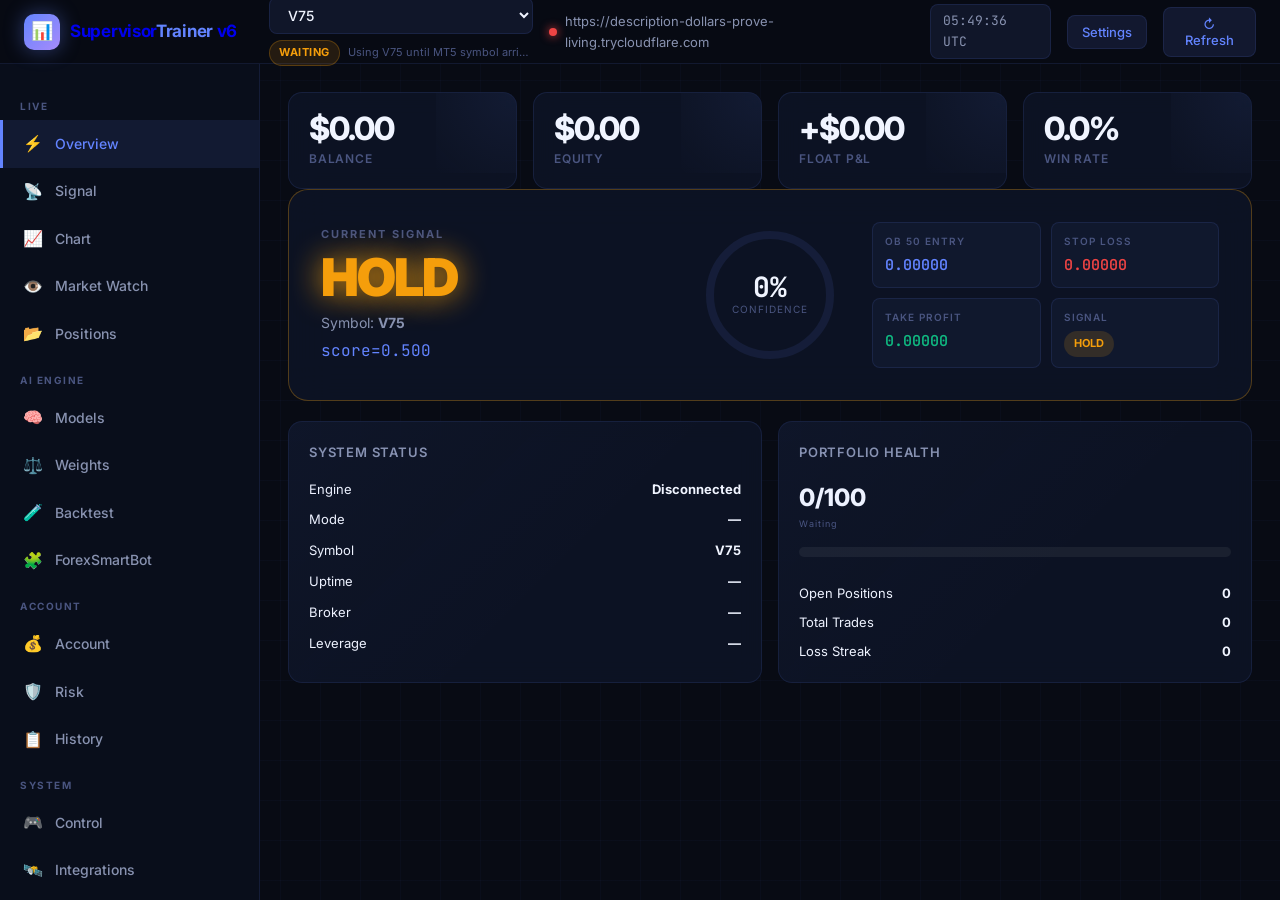
==== command_center.html @ 778e0742 "Frontend-only dashboard publish (HTML/CSS/JS)" ====
<!DOCTYPE html>
<html lang="en">
<head>
  <meta charset="UTF-8" />
  <meta name="viewport" content="width=device-width,initial-scale=1" />
  <meta name="default-bridge" content="https://description-dollars-prove-living.trycloudflare.com" />
  <title>SupervisorTrainer Command Center v6</title>
  <link rel="stylesheet" href="./style.css" />
</head>
<body>
  <nav class="navbar">
    <button class="nav-hamburger" aria-label="menu">☰</button>
    <a href="#" class="nav-logo">
      <div class="nav-logo-icon">📊</div>
      <div class="nav-logo-text">Supervisor<span>Trainer</span> v6</div>
    </a>
    <div class="nav-spacer"></div>
    <div class="nav-symbol-stack">
      <select id="nav-symbol-select" class="nav-symbol-select">
        <optgroup label="Forex">
          <option value="EURUSD">EURUSD</option><option value="GBPUSD">GBPUSD</option><option value="USDJPY">USDJPY</option><option value="GBPJPY">GBPJPY</option><option value="AUDUSD">AUDUSD</option><option value="USDCAD">USDCAD</option><option value="USDCHF">USDCHF</option><option value="NZDUSD">NZDUSD</option><option value="EURJPY">EURJPY</option><option value="EURGBP">EURGBP</option><option value="EURAUD">EURAUD</option><option value="GBPCHF">GBPCHF</option>
        </optgroup>
        <optgroup label="Metals">
          <option value="XAUUSD">XAUUSD</option><option value="XAGUSD">XAGUSD</option>
        </optgroup>
        <optgroup label="Crypto">
          <option value="BTCUSD">BTCUSD</option><option value="ETHUSD">ETHUSD</option><option value="LTCUSD">LTCUSD</option><option value="XRPUSD">XRPUSD</option><option value="SOLUSD">SOLUSD</option>
        </optgroup>
        <optgroup label="Synthetics">
          <option value="V10">V10</option><option value="V25">V25</option><option value="V50">V50</option><option value="V75" selected>V75</option><option value="V100">V100</option><option value="CRASH300">CRASH300</option><option value="BOOM300">BOOM300</option><option value="CRASH500">CRASH500</option><option value="BOOM500">BOOM500</option><option value="CRASH1000">CRASH1000</option><option value="BOOM1000">BOOM1000</option>
        </optgroup>
      </select>
      <div class="nav-symbol-meta">
        <span class="label-tag accent" id="nav-symbol-badge">Pinned</span>
        <span class="nav-symbol-caption" id="nav-symbol-caption">Waiting for MT5 symbol</span>
      </div>
    </div>
    <div class="nav-status"><span class="nav-dot"></span><span id="bridge-url">http://127.0.0.1:5050</span></div>
    <div class="nav-time" id="nav-time">--:--:-- UTC</div>
    <button class="nav-refresh-btn" id="nav-settings-btn">Settings</button>
    <button class="nav-refresh-btn" id="refresh-btn">↻ Refresh</button>
  </nav>

  <aside class="sidebar">
    <div class="sidebar-section-label">Live</div>
    <div class="sidebar-item active" data-section="section-overview"><span class="si-icon">⚡</span>Overview</div>
    <div class="sidebar-item" data-section="section-signal"><span class="si-icon">📡</span>Signal</div>
    <div class="sidebar-item" data-section="section-chart"><span class="si-icon">📈</span>Chart</div>
    <div class="sidebar-item" data-section="section-market-watch"><span class="si-icon">👁️</span>Market Watch</div>
    <div class="sidebar-item" data-section="section-positions"><span class="si-icon">📂</span>Positions</div>

    <div class="sidebar-section-label">AI Engine</div>
    <div class="sidebar-item" data-section="section-models"><span class="si-icon">🧠</span>Models</div>
    <div class="sidebar-item" data-section="section-weights"><span class="si-icon">⚖️</span>Weights</div>
    <div class="sidebar-item" data-section="section-backtest"><span class="si-icon">🧪</span>Backtest</div>
    <div class="sidebar-item" data-section="section-forexsmartbot"><span class="si-icon">🧩</span>ForexSmartBot</div>

    <div class="sidebar-section-label">Account</div>
    <div class="sidebar-item" data-section="section-account"><span class="si-icon">💰</span>Account</div>
    <div class="sidebar-item" data-section="section-risk"><span class="si-icon">🛡️</span>Risk</div>
    <div class="sidebar-item" data-section="section-history"><span class="si-icon">📋</span>History</div>

    <div class="sidebar-section-label">System</div>
    <div class="sidebar-item" data-section="section-control"><span class="si-icon">🎮</span>Control</div>
    <div class="sidebar-item" data-section="section-integrations"><span class="si-icon">🛰️</span>Integrations</div>
    <div class="sidebar-item" data-section="section-settings"><span class="si-icon">⚙️</span>Settings</div>
    <div class="sidebar-item" data-section="section-results"><span class="si-icon">🧾</span>Results CSV</div>
    <div class="sidebar-item" data-section="section-log"><span class="si-icon">🖥️</span>Log</div>
    <div class="sidebar-footer"><div class="sidebar-version">Fast Poll: 5s</div></div>
  </aside>

  <main class="main">
    <section id="section-overview" class="section active">
      <div class="grid-4">
        <div class="stat-tile"><div class="stat-tile-val" id="acc-balance">$0.00</div><div class="stat-tile-label">Balance</div></div>
        <div class="stat-tile"><div class="stat-tile-val" id="acc-equity">$0.00</div><div class="stat-tile-label">Equity</div></div>
        <div class="stat-tile"><div class="stat-tile-val pos" id="acc-float">+$0.00</div><div class="stat-tile-label">Float P&amp;L</div></div>
        <div class="stat-tile"><div class="stat-tile-val" id="risk-winrate">0.0%</div><div class="stat-tile-label">Win Rate</div></div>
      </div>

      <div class="hero-card hold-glow">
        <div class="hero-grid">
          <div class="hero-left">
            <div class="hero-label">Current Signal</div>
            <div class="hero-signal HOLD" id="hero-signal-text">HOLD</div>
            <div class="hero-sub">Symbol: <b id="signal-symbol">V75</b></div>
            <div class="hero-score-big" id="hero-score-big">score=0.500</div>
          </div>
          <div class="hero-center">
            <div class="conf-ring-wrap">
              <svg viewBox="0 0 140 140">
                <circle class="conf-ring-bg" cx="70" cy="70" r="60"></circle>
                <circle id="conf-ring-fill" class="conf-ring-fill yellow" cx="70" cy="70" r="60"></circle>
              </svg>
              <div class="conf-ring-inner">
                <div class="conf-ring-pct" id="conf-ring-pct">0%</div>
                <div class="conf-ring-label">CONFIDENCE</div>
              </div>
            </div>
          </div>
          <div class="hero-right">
            <div class="ict-grid">
              <div class="ict-item"><div class="ict-item-label">OB 50 ENTRY</div><div class="ict-item-val accent" id="signal-ob50">0.00000</div></div>
              <div class="ict-item"><div class="ict-item-label">STOP LOSS</div><div class="ict-item-val red" id="signal-sl">0.00000</div></div>
              <div class="ict-item"><div class="ict-item-label">TAKE PROFIT</div><div class="ict-item-val green" id="signal-tp">0.00000</div></div>
              <div class="ict-item"><div class="ict-item-label">SIGNAL</div><div id="signal-badge"><span class="badge hold">HOLD</span></div></div>
            </div>
          </div>
        </div>
      </div>

      <div class="grid-2">
        <div class="card">
          <div class="card-header"><div class="card-title">System Status</div></div>
          <div style="display:grid;gap:10px;font-size:13px">
            <div style="display:flex;justify-content:space-between"><span>Engine</span><b id="status-engine">—</b></div>
            <div style="display:flex;justify-content:space-between"><span>Mode</span><b id="status-mode">—</b></div>
            <div style="display:flex;justify-content:space-between"><span>Symbol</span><b id="status-symbol">—</b></div>
            <div style="display:flex;justify-content:space-between"><span>Uptime</span><b id="status-uptime">—</b></div>
            <div style="display:flex;justify-content:space-between"><span>Broker</span><b id="acc-broker">—</b></div>
            <div style="display:flex;justify-content:space-between"><span>Leverage</span><b id="acc-leverage">—</b></div>
          </div>
        </div>
        <div class="card">
          <div class="card-header"><div class="card-title">Portfolio Health</div></div>
          <div class="health-ring-wrap">
            <div style="flex:1">
              <div class="health-score-num" id="health-score">0/100</div>
              <div class="health-score-lbl" id="health-status">Waiting</div>
              <div class="progress-wrap"><div class="progress-track"><div id="health-bar" class="progress-fill" style="width:0%"></div></div></div>
            </div>
          </div>
          <div style="display:grid;gap:8px;font-size:13px;margin-top:10px">
            <div style="display:flex;justify-content:space-between"><span>Open Positions</span><b id="risk-openpos">0</b></div>
            <div style="display:flex;justify-content:space-between"><span>Total Trades</span><b id="risk-trades">0</b></div>
            <div style="display:flex;justify-content:space-between"><span>Loss Streak</span><b id="risk-streak">0</b></div>
          </div>
        </div>
      </div>
    </section>

    <section id="section-signal" class="section">
      <div class="grid-2">
        <div class="card"><div class="card-header"><div class="card-title">ICT Levels</div></div>
          <div class="grid-2">
            <div class="ict-item"><div class="ict-item-label">OB TOP</div><div class="ict-item-val" id="ict-obtop">0.00000</div></div>
            <div class="ict-item"><div class="ict-item-label">OB BOTTOM</div><div class="ict-item-val" id="ict-obbot">0.00000</div></div>
            <div class="ict-item"><div class="ict-item-label">OB 50</div><div class="ict-item-val accent" id="ict-ob50">0.00000</div></div>
            <div class="ict-item"><div class="ict-item-label">FVG TOP</div><div class="ict-item-val" id="ict-fvgtop">0.00000</div></div>
            <div class="ict-item"><div class="ict-item-label">FVG BOTTOM</div><div class="ict-item-val" id="ict-fvgbot">0.00000</div></div>
            <div class="ict-item"><div class="ict-item-label">BOS</div><div class="ict-item-val yellow" id="ict-bos">—</div></div>
            <div class="ict-item"><div class="ict-item-label">SL</div><div class="ict-item-val red" id="ict-sl">0.00000</div></div>
            <div class="ict-item"><div class="ict-item-label">TP</div><div class="ict-item-val green" id="ict-tp">0.00000</div></div>
          </div>
        </div>
        <div class="card"><div class="card-header"><div class="card-title">Model Confidence</div></div><div id="model-confidence"></div></div>
      </div>
    </section>

    <section id="section-chart" class="section">
      <div class="card">
        <div class="card-header">
          <div class="card-title">Deriv Chart - Auto switches with selected market</div>
          <button class="btn btn-ghost btn-sm" id="chart-save-template-btn">Save Template</button>
          <button class="btn btn-ghost btn-sm" id="chart-download-template-btn">Download Template</button>
          <label class="btn btn-ghost btn-sm chart-upload-btn">
            Upload Template
            <input type="file" id="chart-upload-template-input" accept=".json,application/json" />
          </label>
          <button class="btn btn-primary btn-sm" id="chart-open-new-tab-btn">Open Deriv</button>
        </div>
        <p class="chart-note">For cross-device drawings, paste your Deriv shared layout URL in Settings. This dashboard will keep and restore it.</p>
        <div class="chart-wrap">
          <iframe id="deriv-chart-frame" title="Deriv Chart" loading="lazy" referrerpolicy="strict-origin-when-cross-origin"></iframe>
        </div>
        <div class="manual-warning">Manual trading is at your own risk. Rule #1: risk management first.</div>
        <div class="grid-2 chart-lower-grid" style="margin-top:12px">
          <div class="card">
            <div class="card-header"><div class="card-title">MT5 Market Watch</div></div>
            <p class="chart-note">Fetched from your MT5 Market Watch. Startup now follows the attached MT5 chart symbol, while your own click stays pinned instead of getting hijacked by refreshes.</p>
            <div id="market-watchlist" class="watchlist-grid"></div>
          </div>
          <div class="card manual-trade-panel">
            <div class="card-header"><div class="card-title">Unified Buy / Sell Panel</div></div>
            <div class="manual-ticket-grid">
              <div class="manual-ticket-fields">
                <div class="grid-2 compact-grid">
                  <div class="form-group"><label class="form-label">Contract Type</label><select class="form-select" id="manual-order-type"><option value="BUY_MARKET">Buy Market</option><option value="SELL_MARKET">Sell Market</option><option value="BUY_LIMIT">Buy Limit</option><option value="SELL_LIMIT">Sell Limit</option><option value="BUY_STOP">Buy Stop</option><option value="SELL_STOP">Sell Stop</option><option value="BUY_STOP_LIMIT">Buy Stop Limit</option><option value="SELL_STOP_LIMIT">Sell Stop Limit</option></select></div>
                  <div class="form-group"><label class="form-label">Lot</label><input class="form-input" id="manual-lot" type="number" step="0.01" value="0.01" /></div>
                </div>
                <div class="btn-row">
                  <button class="btn btn-ghost" id="manual-arm-entry-btn">Arm Entry</button>
                  <button class="btn btn-ghost" id="manual-arm-sl-btn">Arm SL</button>
                  <button class="btn btn-ghost" id="manual-arm-tp-btn">Arm TP</button>
                  <button class="btn btn-ghost" id="manual-reset-lines-btn">Reset Lines</button>
                </div>
                <p class="chart-note">Use Entry as the stop trigger. For stop-limit orders, Limit Price is the resting limit that appears after the stop trigger is touched.</p>
                <div class="form-group"><label class="form-label">Side</label><input class="form-input" id="manual-side-label" value="BUY" readonly /></div>
                <div class="form-group"><label class="form-label">Entry</label><input class="form-input" id="manual-entry" type="number" step="0.00001" /></div>
                <div class="form-group" id="manual-limit-price-wrap"><label class="form-label">Limit Price</label><input class="form-input" id="manual-limit-price" type="number" step="0.00001" /></div>
                <div class="form-group"><label class="form-label">Stop Loss</label><input class="form-input" id="manual-sl" type="number" step="0.00001" /></div>
                <div class="form-group"><label class="form-label">Take Profit</label><input class="form-input" id="manual-tp" type="number" step="0.00001" /></div>
                <label class="settings-check"><input id="manual-use-sl" type="checkbox" checked /><span>Use SL line</span></label>
                <label class="settings-check"><input id="manual-use-tp" type="checkbox" checked /><span>Use TP line</span></label>
                <div class="grid-2 compact-grid">
                  <div class="form-group"><label class="form-label">Trailing Starts At RR</label><input class="form-input" id="manual-trailing-start" type="number" step="0.1" value="0.5" /></div>
                  <div class="form-group"><label class="form-label">Trailing Step RR</label><input class="form-input" id="manual-trailing-step" type="number" step="0.1" value="0.5" /></div>
                </div>
                <div class="btn-row">
                  <button class="btn btn-primary" id="manual-buy-btn">Place Buy</button>
                  <button class="btn btn-danger" id="manual-sell-btn">Place Sell</button>
                </div>
              </div>
              <div class="manual-ticket-board">
                <div id="manual-drag-board" class="manual-drag-board">
                  <div class="drag-line drag-entry" id="drag-entry-line">ENTRY</div>
                  <div class="drag-line drag-sl" id="drag-sl-line">SL</div>
                  <div class="drag-line drag-tp" id="drag-tp-line">TP</div>
                </div>
                <p class="chart-note" id="manual-drag-help">Buy mode: drag SL below and TP above entry. Sell mode: opposite direction.</p>
              </div>
            </div>
          </div>
        </div>
        <div class="card" style="margin-top:12px">
          <div class="card-header"><div class="card-title">Trades On This Chart Symbol</div></div>
          <div class="table-wrap"><table class="data-table"><thead><tr><th>Ticket</th><th>Type</th><th>Entry</th><th>SL</th><th>TP</th><th>P&amp;L</th><th>Action</th></tr></thead><tbody id="chart-positions-tbody"></tbody></table></div>
        </div>
      </div>
    </section>

    <section id="section-market-watch" class="section">
      <div class="grid-4">
        <div class="stat-tile"><div class="stat-tile-val" id="market-watch-count">0</div><div class="stat-tile-label">Watchlist Symbols</div></div>
        <div class="stat-tile"><div class="stat-tile-val" id="market-watch-linked-symbol">—</div><div class="stat-tile-label">MT Chart Symbol</div></div>
        <div class="stat-tile"><div class="stat-tile-val" id="market-watch-active-symbol">—</div><div class="stat-tile-label">Pinned Symbol</div></div>
        <div class="stat-tile"><div class="stat-tile-val" id="market-watch-state">Waiting</div><div class="stat-tile-label">MT Link</div></div>
      </div>

      <div class="card">
        <div class="card-header">
          <div class="card-title">MT5 Market Watch</div>
          <button class="btn btn-ghost btn-sm" id="market-watch-refresh-btn">Refresh Watchlist</button>
        </div>
        <p class="chart-note">Fetched from your attached MT5 Market Watch. Click any market here to switch the main chart, signal stack, and manual trading panel without the dropdown getting hijacked.</p>
        <div class="settings-state-grid market-watch-meta-grid">
          <div><span class="settings-k">Watchlist Source</span><strong id="market-watch-source">Waiting for MT5</strong></div>
          <div><span class="settings-k">Attached Chart Symbol</span><strong id="market-watch-source-symbol">—</strong></div>
        </div>
        <div id="market-watchlist-section" class="watchlist-grid watchlist-grid-lg"></div>
      </div>
    </section>

    <section id="section-positions" class="section">
      <div class="card"><div class="card-header"><div class="card-title">Open Positions</div><button class="btn btn-danger btn-sm" data-action="close-all">Close All</button></div>
        <div class="table-wrap"><table class="data-table"><thead><tr><th>Ticket</th><th>Symbol</th><th>Type</th><th>Lot</th><th>Entry</th><th>SL / TP</th><th>P&amp;L</th><th>Action</th></tr></thead><tbody id="positions-tbody"></tbody></table></div>
      </div>
    </section>

    <section id="section-models" class="section"><div class="card"><div class="card-header"><div class="card-title">AI Models</div><button class="btn btn-primary btn-sm" data-action="retrain">Retrain</button></div><div id="models-grid" class="grid-auto"></div></div></section>
    <section id="section-weights" class="section"><div class="card"><div class="card-header"><div class="card-title">Weights</div><button class="btn btn-ghost btn-sm" data-action="reset-weights">Reset Weights</button></div><div id="weights-list"></div></div></section>

    <section id="section-backtest" class="section">
      <div class="card"><div class="card-header"><div class="card-title">Backtest</div></div>
        <div class="form-group"><label class="form-label">Symbol</label><select id="bt-symbol-input" class="form-select"><option>EURUSD</option><option>GBPUSD</option><option>XAUUSD</option><option>BTCUSD</option><option>V75</option><option>CRASH500</option><option>BOOM500</option></select></div>
        <div class="form-group"><label class="form-label">Days</label><input class="form-input" id="bt-days-input" type="number" value="30"></div>
        <button class="btn btn-primary" data-action="run-backtest">Run Backtest</button>
        <div class="progress-wrap"><div class="progress-label"><span id="backtest-status">idle</span><span id="backtest-progress">0%</span></div><div class="progress-track"><div class="progress-fill" id="backtest-bar" style="width:0%"></div></div></div>
        <div class="grid-4">
          <div class="stat-tile"><div class="stat-tile-val" id="bt-symbol">—</div><div class="stat-tile-label">Symbol</div></div>
          <div class="stat-tile"><div class="stat-tile-val" id="bt-days">—</div><div class="stat-tile-label">Days</div></div>
          <div class="stat-tile"><div class="stat-tile-val" id="bt-trades">—</div><div class="stat-tile-label">Trades</div></div>
          <div class="stat-tile"><div class="stat-tile-val" id="bt-winrate">—</div><div class="stat-tile-label">Win Rate</div></div>
          <div class="stat-tile"><div class="stat-tile-val" id="bt-roi">—</div><div class="stat-tile-label">ROI</div></div>
          <div class="stat-tile"><div class="stat-tile-val" id="bt-maxdd">—</div><div class="stat-tile-label">Max DD</div></div>
          <div class="stat-tile"><div class="stat-tile-val" id="bt-sharpe">—</div><div class="stat-tile-label">Sharpe</div></div>
        </div>
      </div>
    </section>

    <section id="section-forexsmartbot" class="section">
      <div class="card">
        <div class="card-header">
          <div class="card-title">ForexSmartBot</div>
          <a id="forexsmartbot-open-link" class="btn btn-ghost btn-sm" href="http://127.0.0.1:8080/" target="_blank" rel="noreferrer">Open Full View</a>
        </div>
        <div class="subtle-note">Shared dashboard stack: same bridge, same models, separate app section.</div>
        <div class="iframe-shell">
          <iframe id="forexsmartbot-frame" title="ForexSmartBot dashboard" loading="lazy"></iframe>
        </div>
      </div>
    </section>

    <section id="section-account" class="section"><div class="grid-4">
      <div class="stat-tile"><div class="stat-tile-val" id="acc-balance2">$0.00</div><div class="stat-tile-label">Balance</div></div>
      <div class="stat-tile"><div class="stat-tile-val" id="acc-equity2">$0.00</div><div class="stat-tile-label">Equity</div></div>
      <div class="stat-tile"><div class="stat-tile-val" id="acc-float2">+$0.00</div><div class="stat-tile-label">Float</div></div>
      <div class="stat-tile"><div class="stat-tile-val" id="acc-margin">$0.00</div><div class="stat-tile-label">Margin</div></div>
      <div class="stat-tile"><div class="stat-tile-val" id="acc-marginlevel">0%</div><div class="stat-tile-label">Margin Level</div></div>
      <div class="stat-tile"><div class="stat-tile-val" id="risk-dailypnl">$0.00</div><div class="stat-tile-label">Daily P&amp;L</div></div>
    </div></section>

    <section id="section-risk" class="section"><div class="grid-2"><div class="card"><div class="card-header"><div class="card-title">Risk Settings</div></div><div style="display:grid;gap:10px"><div style="display:flex;justify-content:space-between"><span>Risk / Trade</span><b id="risk-pct">1.0%</b></div><div style="display:flex;justify-content:space-between"><span>Daily Limit</span><b id="risk-daily">5.0%</b></div><div style="display:flex;justify-content:space-between"><span>Max Drawdown</span><b id="risk-maxdd">10.0%</b></div></div></div><div class="card"><div class="card-header"><div class="card-title">Lot Calculator</div></div><div class="form-group"><label class="form-label">Balance</label><input class="form-input" type="number" id="calc-balance" value="10000"></div><div class="form-group"><label class="form-label">Risk %</label><input class="form-input" type="number" id="calc-risk" value="1"></div><div class="form-group"><label class="form-label">SL (pips)</label><input class="form-input" type="number" id="calc-sl" value="20"></div><button class="btn btn-primary btn-sm" onclick="calcLot()">Calculate</button><div id="calc-result" style="margin-top:12px;font-size:20px;font-weight:800"></div></div></div></section>

    <section id="section-history" class="section"><div class="card"><div class="card-header"><div class="card-title">History</div></div><div class="table-wrap"><table class="data-table"><thead><tr><th>Date</th><th>Symbol</th><th>Type</th><th>Lot</th><th>P&amp;L</th><th>Ticket</th><th>Note</th></tr></thead><tbody id="history-tbody"></tbody></table></div></div></section>

    <section id="section-control" class="section"><div class="grid-2">
      <div class="card"><div class="card-header"><div class="card-title">Trading Control</div></div><div class="btn-row"><button class="btn btn-primary" data-action="start-trading">Start</button><button class="btn btn-danger" data-action="stop-trading">Stop</button><button class="btn btn-ghost" data-action="pause">Pause</button><button class="btn btn-ghost" data-action="resume">Resume</button></div></div>
      <div class="card"><div class="card-header"><div class="card-title">Mode</div></div><div class="btn-row"><button class="btn btn-primary" data-action="mode-auto">Full Auto</button><button class="btn btn-ghost" data-action="mode-semi">Signal Only</button><button class="btn btn-ghost" data-action="mode-off">Off</button></div></div>
    </div></section>

    <section id="section-integrations" class="section">
      <div class="grid-4">
        <div class="stat-tile"><div class="stat-tile-val" id="int-telegram-status">-</div><div class="stat-tile-label">Telegram</div></div>
        <div class="stat-tile"><div class="stat-tile-val" id="int-voice-status">-</div><div class="stat-tile-label">Voice</div></div>
        <div class="stat-tile"><div class="stat-tile-val" id="int-vision-status">-</div><div class="stat-tile-label">Vision</div></div>
        <div class="stat-tile"><div class="stat-tile-val" id="int-synthetic-status">-</div><div class="stat-tile-label">Synthetic Lab</div></div>
        <div class="stat-tile"><div class="stat-tile-val" id="int-wired-status">-</div><div class="stat-tile-label">Wired Pipeline</div></div>
        <div class="stat-tile"><div class="stat-tile-val" id="int-guardian-status">-</div><div class="stat-tile-label">Guardian</div></div>
        <div class="stat-tile"><div class="stat-tile-val" id="int-knowledge-status">-</div><div class="stat-tile-label">Knowledge AI</div></div>
        <div class="stat-tile"><div class="stat-tile-val" id="int-agentic-status">-</div><div class="stat-tile-label">Agentic Brain</div></div>
        <div class="stat-tile"><div class="stat-tile-val" id="int-orchestrator-status">-</div><div class="stat-tile-label">Orchestrator</div></div>
        <div class="stat-tile"><div class="stat-tile-val" id="int-observability-status">-</div><div class="stat-tile-label">Observability</div></div>
        <div class="stat-tile"><div class="stat-tile-val" id="int-reflection-status">-</div><div class="stat-tile-label">Reflection</div></div>
      </div>
      <div class="grid-2">
        <div class="card">
          <div class="card-header"><div class="card-title">Voice Interface</div></div>
          <div class="subtle-note">Connected to the copied `voice_interface` module and ready for Telegram/assistant commands.</div>
          <div class="form-group"><label class="form-label">Prompt</label><input class="form-input" id="voice-text-input" type="text" placeholder="hey rich give me a market briefing" /></div>
          <div class="btn-row"><button class="btn btn-primary" id="voice-send-btn">Send Voice Prompt</button></div>
          <pre class="integration-output" id="voice-output">No voice reply yet.</pre>
        </div>
        <div class="card">
          <div class="card-header"><div class="card-title">Vision Structure</div></div>
          <div class="subtle-note">Uses the copied market structure engine to read candles and return BOS, MSS, OB, FVG and sweep events.</div>
          <div class="grid-2 compact-grid">
            <div class="form-group"><label class="form-label">Symbol</label><input class="form-input" id="vision-symbol-input" type="text" value="XAUUSD" /></div>
            <div class="form-group"><label class="form-label">Timeframe</label><input class="form-input" id="vision-timeframe-input" type="text" value="M15" /></div>
          </div>
          <div class="btn-row"><button class="btn btn-primary" id="vision-run-btn">Analyze Structure</button></div>
          <pre class="integration-output" id="vision-output">No structure events yet.</pre>
        </div>
      </div>
      <div class="card">
        <div class="card-header"><div class="card-title">Synthetic Lab</div></div>
        <div class="subtle-note">Run multiple synthetic scenario passes to compare outcome ranges before pushing live changes.</div>
        <div class="grid-4 compact-grid">
          <div class="form-group"><label class="form-label">Symbol</label><input class="form-input" id="synthetic-symbol-input" type="text" value="XAUUSD" /></div>
          <div class="form-group"><label class="form-label">Runs</label><input class="form-input" id="synthetic-runs-input" type="number" value="8" /></div>
          <div class="form-group"><label class="form-label">Days</label><input class="form-input" id="synthetic-days-input" type="number" value="30" /></div>
          <div class="form-group"><label class="form-label">Seed</label><input class="form-input" id="synthetic-seed-input" type="number" value="4242" /></div>
        </div>
        <div class="btn-row"><button class="btn btn-primary" id="synthetic-run-btn">Run Synthetic Lab</button></div>
        <div class="table-wrap">
          <table class="data-table">
            <thead><tr><th>Run</th><th>Trades</th><th>Win Rate</th><th>ROI</th><th>Max DD</th><th>Ending Balance</th><th>Bias</th></tr></thead>
            <tbody id="synthetic-tbody"></tbody>
          </table>
        </div>
      </div>
      <div class="grid-2">
        <div class="card">
          <div class="card-header"><div class="card-title">Wired Manager Pipeline</div></div>
          <div class="subtle-note">This is the real-model manager stack from `wired_ai_system`, now proxied through the main bridge so the dashboard can use it like a native subsystem.</div>
          <div class="settings-state-grid">
            <div><span class="settings-k">Pipeline</span><b id="wired-engine-status">Waiting</b></div>
            <div><span class="settings-k">Ready Models</span><b id="wired-model-count">0</b></div>
            <div><span class="settings-k">Bridge</span><b id="wired-source-url">-</b></div>
            <div><span class="settings-k">Last Score</span><b id="wired-last-score">-</b></div>
          </div>
          <div class="btn-row">
            <button class="btn btn-primary" id="wired-eval-btn">Evaluate Current Symbol</button>
            <button class="btn btn-ghost" id="wired-dryrun-btn">Dry Run Execute</button>
          </div>
          <pre class="integration-output" id="wired-output">No wired pipeline response yet.</pre>
        </div>
        <div class="card">
          <div class="card-header"><div class="card-title">Supervisor Guardian</div></div>
          <div class="subtle-note">Meta-control layer for safety, consistency, maintenance, and improvement tasks. It audits the wired manager stack and can queue remediation tasks.</div>
          <div class="settings-state-grid">
            <div><span class="settings-k">Guardian</span><b id="guardian-maintenance">Waiting</b></div>
            <div><span class="settings-k">Queued Tasks</span><b id="guardian-queued">0</b></div>
            <div><span class="settings-k">Last Audit</span><b id="guardian-last-audit">Never</b></div>
            <div><span class="settings-k">Health</span><b id="guardian-health-summary">-</b></div>
          </div>
          <div class="btn-row">
            <button class="btn btn-primary" id="guardian-audit-btn">Run Audit</button>
            <button class="btn btn-ghost" id="guardian-health-btn">Health Audit</button>
            <button class="btn btn-ghost" id="guardian-security-btn">Security Audit</button>
            <button class="btn btn-ghost" id="guardian-improve-btn">Improvement Pass</button>
            <button class="btn btn-ghost" id="guardian-refresh-btn">Refresh Tasks</button>
          </div>
          <pre class="integration-output" id="guardian-output">No guardian audit yet.</pre>
        </div>
      </div>
      <div class="card">
        <div class="card-header"><div class="card-title">Production Quality Suite</div></div>
        <div class="subtle-note">This pack adds data validation, observability, and self-reflection on top of the live system. It helps catch bad bars, summarize control-plane health, and audit whether trade outcomes matched the logic.</div>
        <div class="grid-2">
          <div>
            <div class="settings-state-grid">
              <div><span class="settings-k">Validator</span><b id="validator-status">Waiting</b></div>
              <div><span class="settings-k">Bad Bars</span><b id="validator-bad-bars">0</b></div>
              <div><span class="settings-k">Observability</span><b id="observability-health">-</b></div>
              <div><span class="settings-k">Alerts</span><b id="observability-alerts">0</b></div>
              <div><span class="settings-k">Reflections</span><b id="reflection-count">0</b></div>
            </div>
            <div class="grid-2 compact-grid">
              <div class="form-group"><label class="form-label" for="validator-symbol-input">Validate Symbol</label><input class="form-input" id="validator-symbol-input" type="text" value="XAUUSD" /></div>
              <div class="form-group"><label class="form-label" for="reflection-regime-input">Reflection Regime</label><input class="form-input" id="reflection-regime-input" type="text" value="ranging" /></div>
            </div>
            <div class="grid-2 compact-grid">
              <div class="form-group"><label class="form-label" for="validator-timeframe-input">Timeframe</label><input class="form-input" id="validator-timeframe-input" type="text" value="M15" /></div>
              <div class="form-group"><label class="form-label" for="reflection-outcome-input">Outcome</label><select class="form-select" id="reflection-outcome-input"><option value="loss">loss</option><option value="win">win</option></select></div>
            </div>
            <div class="btn-row">
              <button class="btn btn-primary" id="validator-run-btn">Validate Feed</button>
              <button class="btn btn-ghost" id="observability-run-btn">Observability Summary</button>
              <button class="btn btn-ghost" id="reflection-run-btn">Reflect Trade</button>
            </div>
          </div>
          <div>
            <pre class="integration-output" id="production-suite-output">No production-suite response yet.</pre>
          </div>
        </div>
      </div>
      <div class="card">
        <div class="card-header"><div class="card-title">Top-Level Orchestrator</div></div>
        <div class="subtle-note">This layer sits above the agentic supervisor. It tracks trade trajectories, drift, explainability, and retraining triggers, then decides whether to run audits, repairs, or just report the system is healthy.</div>
        <div class="grid-2">
          <div>
            <div class="settings-state-grid">
              <div><span class="settings-k">Orchestrator</span><b id="orchestrator-ready">Waiting</b></div>
              <div><span class="settings-k">Runs</span><b id="orchestrator-runs">0</b></div>
              <div><span class="settings-k">Tasks</span><b id="orchestrator-tasks">0</b></div>
              <div><span class="settings-k">Triggers</span><b id="orchestrator-triggers">0</b></div>
              <div><span class="settings-k">Trajectory Memory</span><b id="orchestrator-memory">0</b></div>
            </div>
            <div class="form-group">
              <label class="form-label" for="orchestrator-input">Ask The Orchestrator</label>
              <input class="form-input" id="orchestrator-input" type="text" placeholder="Should the system repair itself or just monitor right now?" />
            </div>
            <div class="btn-row">
              <button class="btn btn-primary" id="orchestrator-evaluate-btn">Evaluate Health</button>
              <button class="btn btn-ghost" id="orchestrator-run-btn">Orchestrate</button>
              <button class="btn btn-ghost" id="orchestrator-cycle-btn">Run Cycle</button>
              <button class="btn btn-ghost" id="orchestrator-memory-btn">Show Memory</button>
            </div>
          </div>
          <div>
            <pre class="integration-output" id="orchestrator-output">No orchestrator response yet.</pre>
          </div>
        </div>
      </div>
      <div class="card">
        <div class="card-header"><div class="card-title">Agentic Supervisor AI</div></div>
        <div class="subtle-note">Top-level system brain above the wired pipeline, Guardian, and Knowledge agent. It scores quality, safety, and reliability, recommends fixes, can execute system tasks, and learns from its own audit history.</div>
        <div class="grid-2">
          <div>
            <div class="settings-state-grid">
              <div><span class="settings-k">Agentic</span><b id="agentic-ready">Waiting</b></div>
              <div><span class="settings-k">Audits</span><b id="agentic-audits">0</b></div>
              <div><span class="settings-k">Repairs</span><b id="agentic-repairs">0</b></div>
              <div><span class="settings-k">History</span><b id="agentic-history">0</b></div>
              <div><span class="settings-k">Memory</span><b id="agentic-memory">0</b></div>
            </div>
            <div class="form-group">
              <label class="form-label" for="agentic-question-input">Ask The Agentic Supervisor</label>
              <input class="form-input" id="agentic-question-input" type="text" placeholder="How healthy is the whole system right now?" />
            </div>
            <div class="btn-row">
              <button class="btn btn-primary" id="agentic-evaluate-btn">Evaluate System</button>
              <button class="btn btn-ghost" id="agentic-bundle-btn">Run Full Bundle</button>
              <button class="btn btn-ghost" id="agentic-train-btn">Train From History</button>
              <button class="btn btn-ghost" id="agentic-ask-btn">Ask</button>
            </div>
          </div>
          <div>
            <pre class="integration-output" id="agentic-output">No agentic-supervisor response yet.</pre>
          </div>
        </div>
      </div>
      <div class="card">
        <div class="card-header"><div class="card-title">Advanced Knowledge Agent</div></div>
        <div class="subtle-note">Cross-system analysis and self-improvement brain. It reads system state, answers questions, and can create improvement tasks on top of the wired stack and Guardian.</div>
        <div class="grid-2">
          <div>
            <div class="settings-state-grid">
              <div><span class="settings-k">Knowledge</span><b id="knowledge-ready">Waiting</b></div>
              <div><span class="settings-k">Memory Items</span><b id="knowledge-memory">0</b></div>
              <div><span class="settings-k">Questions</span><b id="knowledge-questions">0</b></div>
              <div><span class="settings-k">Observations</span><b id="knowledge-observations">0</b></div>
            </div>
            <div class="form-group">
              <label class="form-label" for="knowledge-question-input">Ask The Knowledge Agent</label>
              <input class="form-input" id="knowledge-question-input" type="text" placeholder="What is the weakest part of the system right now?" />
            </div>
            <div class="btn-row">
              <button class="btn btn-primary" id="knowledge-ask-btn">Ask</button>
              <button class="btn btn-ghost" id="knowledge-summary-btn">Summarize</button>
              <button class="btn btn-ghost" id="knowledge-improve-btn">Self Improve</button>
              <button class="btn btn-ghost" id="knowledge-send-btn">Send Tasks</button>
            </div>
          </div>
          <div>
            <pre class="integration-output" id="knowledge-output">No knowledge-agent response yet.</pre>
          </div>
        </div>
      </div>
    </section>

    <section id="section-settings" class="section">
      <div class="grid-2">
        <div class="card">
          <div class="card-header"><div class="card-title">Backend Connection</div></div>
          <div class="form-group">
            <label class="form-label" for="settings-bridge-url">Bridge URL / Backend Key</label>
            <input class="form-input" id="settings-bridge-url" type="text" placeholder="https://your-cloudflare-url" />
          </div>
          <div class="form-group">
            <label class="form-label" for="settings-broker-select">Broker Mode</label>
            <select class="form-select" id="settings-broker-select">
              <option value="auto">Auto Detect (Recommended)</option>
              <option value="mt5">MetaTrader 5</option>
              <option value="deriv">Deriv</option>
            </select>
          </div>
          <div class="btn-row">
            <button class="btn btn-primary" id="settings-connect-toggle">Connect</button>
            <button class="btn btn-ghost" id="settings-save-btn">Save URL</button>
          </div>
          <div class="settings-state-grid">
            <div><span class="settings-k">Connection</span><b id="settings-connect-state">Disconnected</b></div>
            <div><span class="settings-k">Backend</span><b id="settings-backend-state">Unknown</b></div>
            <div><span class="settings-k">Last Sync</span><b id="settings-last-sync">Never</b></div>
            <div><span class="settings-k">Polling</span><b id="settings-poll-rate">2000 ms</b></div>
          </div>
          <label class="settings-check">
            <input id="settings-auto-symbol" type="checkbox" checked />
            <span>Auto sync selected symbol from attached MT chart only</span>
          </label>
        </div>

        <div class="card">
          <div class="card-header"><div class="card-title">MT5 + Chart Sync</div></div>
          <div class="settings-state-grid">
            <div><span class="settings-k">MT Link</span><b id="settings-mt-link">Waiting</b></div>
            <div><span class="settings-k">MT Symbol</span><b id="settings-mt-symbol">-</b></div>
            <div><span class="settings-k">Ingest Bars</span><b id="settings-ingest-bars">0</b></div>
            <div><span class="settings-k">Ingest Time</span><b id="settings-ingest-time">-</b></div>
          </div>
          <div class="form-group">
            <label class="form-label" for="settings-deriv-layout-url">Deriv Shared Layout URL (optional)</label>
            <input class="form-input" id="settings-deriv-layout-url" type="text" placeholder="https://charts.deriv.com/deriv?t=..." />
          </div>
          <div class="btn-row">
            <button class="btn btn-ghost" id="settings-apply-layout-btn">Apply Layout URL</button>
          </div>
        </div>
      </div>
    </section>

    <section id="section-results" class="section"><div class="card"><div class="card-header"><div class="card-title">Supervisor Results CSV</div></div><div class="table-wrap"><table class="data-table"><thead><tr><th>Step</th><th>Date</th><th>Close</th><th>Ensemble</th><th>Signal</th><th>Actual</th></tr></thead><tbody id="results-tbody"></tbody></table></div></div></section>
    <section id="section-log" class="section"><div class="card"><div class="card-header"><div class="card-title">System Log</div></div><div class="log-terminal" id="log-terminal"></div></div></section>
  </main>

  <div id="model-info-modal" class="modal-backdrop">
    <div class="modal-card">
      <div class="modal-header">
        <h3 id="model-info-title">Model Info</h3>
        <button class="btn btn-ghost btn-sm" id="model-info-close-btn">Close</button>
      </div>
      <p id="model-info-body" class="modal-body"></p>
    </div>
  </div>

  <script src="./app.js"></script>
</body>
</html>
---- style.css ----
/* ═══════════════════════════════════════════════════
   SupervisorTrainer — Command Center v5
   Stack App Theme: Dark glass morphism
═══════════════════════════════════════════════════ */

/* ── Google Fonts ── */
@import url('https://fonts.googleapis.com/css2?family=Inter:wght@300;400;500;600;700;800;900&family=JetBrains+Mono:wght@400;500;600&display=swap');

/* ── CSS Variables ── */
:root {
  --bg-base:      #080b14;
  --bg-card:      rgba(14, 20, 38, 0.85);
  --bg-card2:     rgba(20, 28, 52, 0.70);
  --bg-sidebar:   rgba(10, 15, 28, 0.97);
  --bg-nav:       rgba(8, 11, 20, 0.98);
  --border:       rgba(99, 132, 255, 0.12);
  --border-glow:  rgba(99, 132, 255, 0.35);
  --accent:       #6384ff;
  --accent2:      #a78bfa;
  --accent3:      #34d399;
  --green:        #10b981;
  --green-glow:   rgba(16,185,129,0.25);
  --red:          #ef4444;
  --red-glow:     rgba(239,68,68,0.25);
  --yellow:       #f59e0b;
  --yellow-glow:  rgba(245,158,11,0.20);
  --blue:         #3b82f6;
  --text-primary: #f0f4ff;
  --text-sec:     #8892b0;
  --text-muted:   #4a5580;
  --mono:         'JetBrains Mono', monospace;
  --sans:         'Inter', sans-serif;
  --sidebar-w:    260px;
  --nav-h:        64px;
  --radius:       14px;
  --radius-sm:    8px;
  --shadow:       0 8px 32px rgba(0,0,0,0.5);
  --glow-accent:  0 0 30px rgba(99,132,255,0.15);
}

/* ── Reset ── */
*, *::before, *::after { box-sizing: border-box; margin: 0; padding: 0; }
html { scroll-behavior: smooth; }
body {
  font-family: var(--sans);
  background: var(--bg-base);
  color: var(--text-primary);
  min-height: 100vh;
  overflow-x: hidden;
  line-height: 1.6;
}

/* ── Scrollbar ── */
::-webkit-scrollbar { width: 6px; height: 6px; }
::-webkit-scrollbar-track { background: transparent; }
::-webkit-scrollbar-thumb { background: rgba(99,132,255,0.3); border-radius: 3px; }
::-webkit-scrollbar-thumb:hover { background: var(--accent); }

/* ── Background Grid ── */
body::before {
  content: '';
  position: fixed; inset: 0; z-index: 0;
  background-image:
    linear-gradient(rgba(99,132,255,0.03) 1px, transparent 1px),
    linear-gradient(90deg, rgba(99,132,255,0.03) 1px, transparent 1px);
  background-size: 40px 40px;
  pointer-events: none;
}

/* ════════════════════════════════════════
   TOP NAVBAR
════════════════════════════════════════ */
.navbar {
  position: fixed; top: 0; left: 0; right: 0;
  height: var(--nav-h); z-index: 1000;
  background: var(--bg-nav);
  border-bottom: 1px solid var(--border);
  display: flex; align-items: center;
  padding: 0 24px; gap: 16px;
  backdrop-filter: blur(20px);
  -webkit-backdrop-filter: blur(20px);
}

.nav-logo {
  display: flex; align-items: center; gap: 10px;
  text-decoration: none;
  flex-shrink: 0;
}
.nav-logo-icon {
  width: 36px; height: 36px; border-radius: 10px;
  background: linear-gradient(135deg, var(--accent), var(--accent2));
  display: flex; align-items: center; justify-content: center;
  font-size: 18px; box-shadow: 0 0 20px rgba(99,132,255,0.4);
}
.nav-logo-text { font-size: 17px; font-weight: 700; letter-spacing: -0.3px; }
.nav-logo-text span { color: var(--accent); }

.nav-spacer { flex: 1; }

.nav-symbol-stack {
  display: flex;
  flex-direction: column;
  gap: 6px;
  min-width: 210px;
}

.nav-symbol-select {
  background: var(--bg-card2);
  border: 1px solid var(--border);
  color: var(--text-primary);
  padding: 8px 14px;
  border-radius: var(--radius-sm);
  font-family: var(--sans); font-size: 14px; font-weight: 500;
  cursor: pointer; outline: none;
  transition: border-color 0.2s;
}
.nav-symbol-select:hover { border-color: var(--accent); }
.nav-symbol-select:focus {
  border-color: var(--accent);
  box-shadow: 0 0 0 3px rgba(99,132,255,0.16);
}
.nav-symbol-select option,
.form-select option {
  background: #0d1427;
  color: var(--text-primary);
}

.nav-symbol-meta {
  display: flex;
  align-items: center;
  gap: 8px;
  min-height: 20px;
}

.nav-symbol-caption {
  font-size: 11px;
  color: var(--text-muted);
  white-space: nowrap;
  overflow: hidden;
  text-overflow: ellipsis;
  max-width: 240px;
}

.nav-status {
  display: flex; align-items: center; gap: 8px;
  font-size: 13px; color: var(--text-sec);
}
.nav-dot {
  width: 8px; height: 8px; border-radius: 50%;
  background: var(--green);
  box-shadow: 0 0 8px var(--green);
  animation: pulse-dot 2s ease-in-out infinite;
}
@keyframes pulse-dot {
  0%,100% { opacity:1; transform:scale(1); }
  50% { opacity:0.6; transform:scale(1.3); }
}

.nav-refresh-btn {
  background: rgba(99,132,255,0.12);
  border: 1px solid var(--border);
  color: var(--accent);
  padding: 8px 14px; border-radius: var(--radius-sm);
  font-size: 13px; font-weight: 500; cursor: pointer;
  transition: all 0.2s; font-family: var(--sans);
}
.nav-refresh-btn:hover {
  background: rgba(99,132,255,0.22);
  border-color: var(--accent);
  box-shadow: var(--glow-accent);
}

.subtle-note {
  color: var(--text-sec);
  font-size: 13px;
  margin-bottom: 14px;
}

.iframe-shell {
  border: 1px solid var(--border);
  border-radius: var(--radius);
  overflow: hidden;
  background: rgba(8, 11, 20, 0.85);
  min-height: 820px;
}

.iframe-shell iframe {
  width: 100%;
  min-height: 820px;
  border: 0;
  background: transparent;
}

.compact-grid { align-items: end; }

.integration-output {
  margin-top: 12px;
  padding: 14px;
  border-radius: var(--radius-sm);
  border: 1px solid var(--border);
  background: rgba(4, 8, 18, 0.92);
  color: var(--text-primary);
  font-family: var(--mono);
  font-size: 12px;
  line-height: 1.6;
  min-height: 140px;
  white-space: pre-wrap;
  word-break: break-word;
}

.nav-time {
  font-family: var(--mono); font-size: 13px;
  color: var(--text-sec);
  background: var(--bg-card2);
  padding: 6px 12px; border-radius: var(--radius-sm);
  border: 1px solid var(--border);
}

/* hamburger */
.nav-hamburger {
  display: none; background: none; border: none;
  color: var(--text-primary); font-size: 22px;
  cursor: pointer; padding: 4px; margin-right: 8px;
}

/* ════════════════════════════════════════
   SIDEBAR
════════════════════════════════════════ */
.sidebar {
  position: fixed;
  top: var(--nav-h); left: 0; bottom: 0;
  width: var(--sidebar-w); z-index: 900;
  background: var(--bg-sidebar);
  border-right: 1px solid var(--border);
  display: flex; flex-direction: column;
  padding: 20px 0;
  overflow-y: auto;
  transition: transform 0.3s ease;
}

.sidebar-section-label {
  font-size: 10px; font-weight: 700;
  letter-spacing: 1.5px; text-transform: uppercase;
  color: var(--text-muted); padding: 14px 20px 6px;
}

.sidebar-item {
  display: flex; align-items: center; gap: 12px;
  padding: 11px 20px; cursor: pointer;
  font-size: 14px; font-weight: 500;
  color: var(--text-sec);
  border-left: 3px solid transparent;
  transition: all 0.2s; text-decoration: none;
  position: relative;
}
.sidebar-item:hover {
  color: var(--text-primary);
  background: rgba(99,132,255,0.06);
  border-left-color: rgba(99,132,255,0.4);
}
.sidebar-item.active {
  color: var(--accent);
  background: rgba(99,132,255,0.10);
  border-left-color: var(--accent);
}
.sidebar-item .si-icon { font-size: 16px; width: 20px; text-align: center; }
.sidebar-item .si-badge {
  margin-left: auto; font-size: 11px; font-weight: 600;
  background: rgba(99,132,255,0.2); color: var(--accent);
  padding: 2px 7px; border-radius: 20px;
}
.sidebar-item .si-badge.green { background: rgba(16,185,129,0.2); color: var(--green); }
.sidebar-item .si-badge.red   { background: rgba(239,68,68,0.2);  color: var(--red); }

.sidebar-divider {
  height: 1px; background: var(--border);
  margin: 10px 20px;
}

.sidebar-footer {
  margin-top: auto; padding: 16px 20px;
  border-top: 1px solid var(--border);
}
.sidebar-version {
  font-size: 11px; color: var(--text-muted);
  font-family: var(--mono);
}

/* ════════════════════════════════════════
   MAIN CONTENT
════════════════════════════════════════ */
.main {
  margin-left: var(--sidebar-w);
  padding-top: var(--nav-h);
  min-height: 100vh;
  position: relative; z-index: 1;
}

.section {
  display: none; padding: 28px 28px 60px;
  animation: fadeIn 0.3s ease;
}
.section.active { display: block; }
@keyframes fadeIn { from { opacity:0; transform:translateY(8px); } to { opacity:1; transform:none; } }

.section-header {
  display: flex; align-items: center; gap: 12px;
  margin-bottom: 24px;
}
.section-title {
  font-size: 22px; font-weight: 800; letter-spacing: -0.5px;
}
.section-subtitle {
  font-size: 13px; color: var(--text-sec); margin-top: 2px;
}
.section-actions { margin-left: auto; display: flex; gap: 10px; }

/* ════════════════════════════════════════
   CARDS / GLASS PANELS
════════════════════════════════════════ */
.card {
  background: var(--bg-card);
  border: 1px solid var(--border);
  border-radius: var(--radius);
  padding: 20px;
  backdrop-filter: blur(12px);
  -webkit-backdrop-filter: blur(12px);
  transition: border-color 0.25s, box-shadow 0.25s;
  position: relative; overflow: hidden;
}
.card:hover {
  border-color: var(--border-glow);
  box-shadow: var(--glow-accent);
}
.card::before {
  content: '';
  position: absolute; inset: 0;
  background: linear-gradient(135deg, rgba(99,132,255,0.03) 0%, transparent 60%);
  pointer-events: none;
}

.card-header {
  display: flex; align-items: center; gap: 10px;
  margin-bottom: 16px;
}
.card-title {
  font-size: 13px; font-weight: 600;
  text-transform: uppercase; letter-spacing: 0.8px;
  color: var(--text-sec);
}
.card-badge {
  font-size: 11px; padding: 2px 8px; border-radius: 20px;
  font-weight: 600;
}

/* ── Grid layouts ── */
.grid-4 { display: grid; grid-template-columns: repeat(4,1fr); gap: 16px; }
.grid-3 { display: grid; grid-template-columns: repeat(3,1fr); gap: 16px; }
.grid-2 { display: grid; grid-template-columns: repeat(2,1fr); gap: 16px; }
.grid-auto { display: grid; grid-template-columns: repeat(auto-fill,minmax(280px,1fr)); gap: 16px; }

/* ════════════════════════════════════════
   HERO SIGNAL CARD
════════════════════════════════════════ */
.hero-card {
  background: var(--bg-card);
  border: 1px solid var(--border);
  border-radius: 20px;
  padding: 32px;
  position: relative; overflow: hidden;
  margin-bottom: 20px;
  backdrop-filter: blur(20px);
}
.hero-card.buy-glow  { border-color: rgba(16,185,129,0.4); box-shadow: 0 0 60px rgba(16,185,129,0.1); }
.hero-card.sell-glow { border-color: rgba(239,68,68,0.4);  box-shadow: 0 0 60px rgba(239,68,68,0.1); }
.hero-card.hold-glow { border-color: rgba(245,158,11,0.3); }

.hero-grid {
  display: grid; grid-template-columns: 1fr auto 1fr;
  align-items: center; gap: 32px;
}

.hero-label {
  font-size: 11px; font-weight: 700; letter-spacing: 2px;
  text-transform: uppercase; color: var(--text-muted); margin-bottom: 8px;
}
.hero-signal {
  font-size: 52px; font-weight: 900; line-height: 1;
  letter-spacing: -2px; margin-bottom: 8px;
}
.hero-signal.BUY  { color: var(--green);  text-shadow: 0 0 30px var(--green); }
.hero-signal.SELL { color: var(--red);    text-shadow: 0 0 30px var(--red); }
.hero-signal.HOLD { color: var(--yellow); text-shadow: 0 0 30px var(--yellow); }

.hero-sub { font-size: 14px; color: var(--text-sec); }
.hero-score-big {
  font-family: var(--mono); font-size: 16px;
  color: var(--accent); margin-top: 4px;
}

/* Confidence ring */
.hero-center { display: flex; justify-content: center; }
.conf-ring-wrap {
  position: relative; width: 140px; height: 140px;
}
.conf-ring-wrap svg { position: absolute; inset: 0; transform: rotate(-90deg); }
.conf-ring-bg { fill: none; stroke: rgba(99,132,255,0.1); stroke-width: 8; }
.conf-ring-fill {
  fill: none; stroke-width: 8; stroke-linecap: round;
  stroke-dasharray: 380; stroke-dashoffset: 380;
  transition: stroke-dashoffset 1.2s cubic-bezier(0.4,0,0.2,1);
}
.conf-ring-fill.green { stroke: var(--green); filter: drop-shadow(0 0 6px var(--green)); }
.conf-ring-fill.red   { stroke: var(--red);   filter: drop-shadow(0 0 6px var(--red)); }
.conf-ring-fill.yellow{ stroke: var(--yellow);filter: drop-shadow(0 0 6px var(--yellow)); }

.conf-ring-inner {
  position: absolute; inset: 0;
  display: flex; flex-direction: column;
  align-items: center; justify-content: center;
}
.conf-ring-pct {
  font-family: var(--mono); font-size: 28px; font-weight: 700;
  line-height: 1;
}
.conf-ring-label { font-size: 10px; color: var(--text-muted); letter-spacing: 1px; }

/* Hero right — ICT levels */
.ict-grid {
  display: grid; grid-template-columns: 1fr 1fr; gap: 10px;
}
.ict-item {
  background: rgba(99,132,255,0.05);
  border: 1px solid var(--border);
  border-radius: var(--radius-sm); padding: 10px 12px;
}
.ict-item-label {
  font-size: 10px; font-weight: 600; letter-spacing: 1px;
  text-transform: uppercase; color: var(--text-muted); margin-bottom: 4px;
}
.ict-item-val {
  font-family: var(--mono); font-size: 15px; font-weight: 600;
}
.ict-item-val.green { color: var(--green); }
.ict-item-val.red   { color: var(--red); }
.ict-item-val.accent{ color: var(--accent); }
.ict-item-val.yellow{ color: var(--yellow); }

/* ════════════════════════════════════════
   STAT TILES
════════════════════════════════════════ */
.stat-tile {
  background: var(--bg-card);
  border: 1px solid var(--border);
  border-radius: var(--radius); padding: 20px;
  display: flex; flex-direction: column;
  backdrop-filter: blur(12px);
  transition: all 0.25s; position: relative; overflow: hidden;
}
.stat-tile:hover { border-color: var(--border-glow); transform: translateY(-2px); }
.stat-tile-icon {
  font-size: 22px; margin-bottom: 12px;
  display: inline-flex; width: 44px; height: 44px;
  align-items: center; justify-content: center;
  border-radius: 10px; background: rgba(99,132,255,0.1);
}
.stat-tile-val {
  font-size: 32px; font-weight: 800; letter-spacing: -1px;
  line-height: 1; margin-bottom: 4px;
}
.stat-tile-label {
  font-size: 12px; color: var(--text-muted);
  text-transform: uppercase; letter-spacing: 0.8px; font-weight: 600;
}
.stat-tile-sub {
  font-size: 12px; color: var(--text-sec); margin-top: 6px;
}
.stat-tile-trend {
  margin-top: auto; padding-top: 12px;
  font-size: 12px; font-weight: 600;
}
.stat-tile-trend.up   { color: var(--green); }
.stat-tile-trend.down { color: var(--red); }

/* accent corner glow */
.stat-tile::after {
  content: '';
  position: absolute; top: 0; right: 0;
  width: 80px; height: 80px;
  background: radial-gradient(circle at top right, rgba(99,132,255,0.08), transparent);
  pointer-events: none;
}

/* ════════════════════════════════════════
   MODEL CARDS
════════════════════════════════════════ */
.model-card {
  background: var(--bg-card);
  border: 1px solid var(--border);
  border-radius: var(--radius); padding: 18px;
  transition: all 0.25s; cursor: pointer;
  position: relative;
}
.model-card:hover {
  border-color: var(--border-glow);
  transform: translateY(-3px);
  box-shadow: 0 12px 40px rgba(0,0,0,0.4), var(--glow-accent);
}
.model-card-top {
  display: flex; align-items: flex-start; gap: 12px; margin-bottom: 14px;
}
.model-card-icon {
  width: 40px; height: 40px; border-radius: 10px;
  display: flex; align-items: center; justify-content: center;
  font-size: 18px; flex-shrink: 0;
}
.model-card-name { font-size: 14px; font-weight: 700; }
.model-card-spec { font-size: 11px; color: var(--text-sec); margin-top: 2px; }
.model-card-action {
  margin-left: auto; font-size: 12px; font-weight: 700;
  padding: 4px 10px; border-radius: 20px;
}
.model-card-action.BUY  { background: rgba(16,185,129,0.15); color: var(--green); }
.model-card-action.SELL { background: rgba(239,68,68,0.15);  color: var(--red); }
.model-card-action.HOLD { background: rgba(245,158,11,0.15); color: var(--yellow); }

.model-bar-wrap { margin-bottom: 12px; }
.model-bar-label {
  display: flex; justify-content: space-between;
  font-size: 11px; color: var(--text-muted); margin-bottom: 5px;
}
.model-bar-track {
  height: 6px; background: rgba(255,255,255,0.06);
  border-radius: 3px; overflow: hidden; position: relative;
}
.model-bar-fill {
  height: 100%; border-radius: 3px;
  transition: width 1s cubic-bezier(0.4,0,0.2,1);
}
.model-bar-fill.green  { background: linear-gradient(90deg,var(--green),#6ee7b7); }
.model-bar-fill.red    { background: linear-gradient(90deg,var(--red),#fca5a5); }
.model-bar-fill.yellow { background: linear-gradient(90deg,var(--yellow),#fcd34d); }
.model-bar-fill.accent { background: linear-gradient(90deg,var(--accent),var(--accent2)); }

.model-card-footer {
  display: flex; justify-content: space-between; align-items: center;
  padding-top: 12px; border-top: 1px solid var(--border);
  font-size: 11px; color: var(--text-muted);
}
.model-card-weight { font-family: var(--mono); color: var(--accent); font-weight: 600; }
.model-card-acc { font-family: var(--mono); }

/* ════════════════════════════════════════
   MANAGER STATUS BAR
════════════════════════════════════════ */
.manager-row {
  display: grid; grid-template-columns: repeat(4,1fr); gap: 14px;
  margin-bottom: 24px;
}
.manager-tile {
  background: var(--bg-card);
  border: 1px solid var(--border);
  border-radius: var(--radius); padding: 16px;
  display: flex; align-items: center; gap: 14px;
  transition: all 0.2s;
}
.manager-tile:hover { border-color: var(--border-glow); }
.manager-tile-icon {
  font-size: 24px; width: 48px; height: 48px;
  display: flex; align-items: center; justify-content: center;
  border-radius: 12px; flex-shrink: 0;
}
.manager-tile-name { font-size: 14px; font-weight: 700; }
.manager-tile-role { font-size: 11px; color: var(--text-muted); }
.manager-tile-status {
  margin-left: auto; font-size: 11px; font-weight: 600;
  padding: 3px 9px; border-radius: 20px;
}
.manager-tile-status.online  { background: rgba(16,185,129,0.15); color: var(--green); }
.manager-tile-status.offline { background: rgba(239,68,68,0.15);  color: var(--red); }

/* ════════════════════════════════════════
   TABLE
════════════════════════════════════════ */
.data-table {
  width: 100%; border-collapse: collapse;
  font-size: 13px;
}
.data-table thead tr {
  border-bottom: 1px solid var(--border);
}
.data-table th {
  text-align: left; padding: 10px 14px;
  font-size: 11px; font-weight: 700;
  text-transform: uppercase; letter-spacing: 0.8px;
  color: var(--text-muted);
}
.data-table td {
  padding: 12px 14px;
  border-bottom: 1px solid rgba(99,132,255,0.06);
  font-family: var(--mono); font-size: 13px;
}
.data-table tbody tr { transition: background 0.15s; }
.data-table tbody tr:hover { background: rgba(99,132,255,0.04); }
.data-table .badge {
  display: inline-block; font-size: 11px; font-weight: 700;
  padding: 3px 9px; border-radius: 20px;
}
.data-table .badge.buy  { background: rgba(16,185,129,0.15); color: var(--green); }
.data-table .badge.sell { background: rgba(239,68,68,0.15);  color: var(--red); }
.data-table .badge.hold { background: rgba(245,158,11,0.15); color: var(--yellow); }
.data-table .badge.live { background: rgba(99,132,255,0.15); color: var(--accent); }
.data-table .pos { color: var(--green); }
.data-table .neg { color: var(--red); }

.badge {
  display: inline-flex;
  align-items: center;
  justify-content: center;
  font-size: 11px;
  font-weight: 700;
  padding: 4px 10px;
  border-radius: 20px;
}
.badge.buy  { background: rgba(16,185,129,0.15); color: var(--green); }
.badge.sell { background: rgba(239,68,68,0.15);  color: var(--red); }
.badge.hold { background: rgba(245,158,11,0.15); color: var(--yellow); }

/* ════════════════════════════════════════
   LOG TERMINAL
════════════════════════════════════════ */
.log-terminal {
  background: #050810;
  border: 1px solid var(--border);
  border-radius: var(--radius);
  padding: 16px; height: 340px;
  overflow-y: auto; font-family: var(--mono);
  font-size: 12px; line-height: 1.7;
}
.log-entry { display: flex; gap: 10px; }
.log-time  { color: var(--text-muted); flex-shrink: 0; }
.log-text.info    { color: #a0aec0; }
.log-text.success { color: var(--green); }
.log-text.warn    { color: var(--yellow); }
.log-text.error   { color: var(--red); }
.log-text.trade   { color: var(--accent); font-weight: 600; }
.log-text.head    { color: var(--accent2); }

/* ════════════════════════════════════════
   WEIGHT BARS
════════════════════════════════════════ */
.weight-row {
  display: flex; align-items: center; gap: 12px;
  padding: 10px 0; border-bottom: 1px solid rgba(99,132,255,0.06);
}
.weight-row:last-child { border-bottom: none; }
.weight-name { width: 180px; font-size: 13px; font-weight: 500; flex-shrink: 0; }
.weight-bar  { flex: 1; height: 8px; background: rgba(255,255,255,0.05); border-radius: 4px; overflow: hidden; }
.weight-fill { height: 100%; border-radius: 4px; transition: width 1s ease; }
.weight-pct  { width: 50px; text-align: right; font-family: var(--mono); font-size: 13px; color: var(--accent); }
.weight-trades{ width: 70px; text-align: right; font-size: 12px; color: var(--text-muted); }

/* ════════════════════════════════════════
   BUTTONS
════════════════════════════════════════ */
.btn {
  display: inline-flex; align-items: center; gap: 6px;
  padding: 9px 18px; border-radius: var(--radius-sm);
  font-size: 13px; font-weight: 600;
  cursor: pointer; border: none; transition: all 0.2s;
  font-family: var(--sans);
}
.btn-primary {
  background: linear-gradient(135deg, var(--accent), var(--accent2));
  color: #fff; box-shadow: 0 4px 15px rgba(99,132,255,0.35);
}
.btn-primary:hover { transform: translateY(-1px); box-shadow: 0 6px 20px rgba(99,132,255,0.5); }
.btn-ghost {
  background: rgba(99,132,255,0.08);
  border: 1px solid var(--border);
  color: var(--text-sec);
}
.btn-ghost:hover { border-color: var(--accent); color: var(--accent); background: rgba(99,132,255,0.14); }
.btn-danger {
  background: rgba(239,68,68,0.1);
  border: 1px solid rgba(239,68,68,0.3);
  color: var(--red);
}
.btn-danger:hover { background: rgba(239,68,68,0.2); }
.btn-sm { padding: 6px 12px; font-size: 12px; }

/* ════════════════════════════════════════
   INPUT / FORM
════════════════════════════════════════ */
.form-group { margin-bottom: 18px; }
.form-label {
  display: block; font-size: 12px; font-weight: 600;
  color: var(--text-sec); margin-bottom: 6px;
  text-transform: uppercase; letter-spacing: 0.5px;
}
.form-input, .form-select {
  width: 100%;
  background: rgba(255,255,255,0.04);
  border: 1px solid var(--border);
  color: var(--text-primary);
  padding: 10px 14px; border-radius: var(--radius-sm);
  font-size: 14px; font-family: var(--sans);
  outline: none; transition: border-color 0.2s;
}
.form-input:focus, .form-select:focus { border-color: var(--accent); }
.form-input::placeholder { color: var(--text-muted); }

/* ════════════════════════════════════════
   TOGGLE SWITCH
════════════════════════════════════════ */
.toggle-wrap { display: flex; align-items: center; justify-content: space-between; padding: 10px 0; }
.toggle-label { font-size: 14px; font-weight: 500; }
.toggle-desc  { font-size: 12px; color: var(--text-muted); margin-top: 2px; }
.toggle-input { display: none; }
.toggle-slider {
  position: relative; width: 46px; height: 26px;
  background: rgba(255,255,255,0.1); border-radius: 13px;
  cursor: pointer; transition: background 0.3s;
  flex-shrink: 0;
}
.toggle-slider::after {
  content: ''; position: absolute;
  top: 3px; left: 3px;
  width: 20px; height: 20px;
  background: #fff; border-radius: 50%;
  transition: transform 0.3s;
}
.toggle-input:checked + .toggle-slider { background: var(--accent); }
.toggle-input:checked + .toggle-slider::after { transform: translateX(20px); }

/* ════════════════════════════════════════
   PROGRESS BAR
════════════════════════════════════════ */
.progress-wrap { margin: 16px 0; }
.progress-label {
  display: flex; justify-content: space-between;
  font-size: 12px; margin-bottom: 6px;
}
.progress-track {
  height: 10px; background: rgba(255,255,255,0.06);
  border-radius: 5px; overflow: hidden;
}
.progress-fill {
  height: 100%; background: linear-gradient(90deg, var(--accent), var(--accent2));
  border-radius: 5px; transition: width 0.4s ease;
  position: relative;
}
.progress-fill::after {
  content: ''; position: absolute; right: 0; top: 0; bottom: 0;
  width: 20px;
  background: linear-gradient(90deg, transparent, rgba(255,255,255,0.3));
  animation: shimmer 1.5s ease-in-out infinite;
}
@keyframes shimmer { 0%,100%{opacity:0} 50%{opacity:1} }

/* ════════════════════════════════════════
   ALERT BANNER
════════════════════════════════════════ */
.alert {
  padding: 12px 16px; border-radius: var(--radius-sm);
  font-size: 13px; font-weight: 500;
  display: flex; align-items: center; gap: 10px;
  margin-bottom: 14px;
}
.alert.info    { background: rgba(99,132,255,0.1);  border: 1px solid rgba(99,132,255,0.2);  color: var(--accent); }
.alert.success { background: rgba(16,185,129,0.1);  border: 1px solid rgba(16,185,129,0.2);  color: var(--green); }
.alert.warning { background: rgba(245,158,11,0.1);  border: 1px solid rgba(245,158,11,0.2);  color: var(--yellow); }
.alert.danger  { background: rgba(239,68,68,0.1);   border: 1px solid rgba(239,68,68,0.2);   color: var(--red); }

/* ════════════════════════════════════════
   PORTFOLIO HEALTH RING
════════════════════════════════════════ */
.health-ring-wrap { display: flex; align-items: center; gap: 24px; }
.health-ring { position: relative; width: 100px; height: 100px; }
.health-ring svg { transform: rotate(-90deg); }
.health-score-center {
  position: absolute; inset: 0;
  display: flex; flex-direction: column;
  align-items: center; justify-content: center;
}
.health-score-num { font-size: 24px; font-weight: 800; }
.health-score-lbl { font-size: 9px; color: var(--text-muted); letter-spacing: 1px; }

/* ════════════════════════════════════════
   BOTTOM TAB BAR (mobile)
════════════════════════════════════════ */
.bottom-tabs {
  display: none;
  position: fixed; bottom: 0; left: 0; right: 0;
  background: var(--bg-nav);
  border-top: 1px solid var(--border);
  z-index: 1000; padding: 8px 0 env(safe-area-inset-bottom);
}
.bottom-tabs-inner {
  display: flex; justify-content: space-around;
}
.btab {
  display: flex; flex-direction: column; align-items: center; gap: 3px;
  padding: 6px 12px; border-radius: 10px; cursor: pointer;
  font-size: 10px; color: var(--text-muted);
  transition: color 0.2s; border: none; background: none;
  font-family: var(--sans); font-weight: 500;
}
.btab.active { color: var(--accent); }
.btab-icon { font-size: 20px; }

/* ════════════════════════════════════════
   DIVIDER / LABELS
════════════════════════════════════════ */
.divider { height: 1px; background: var(--border); margin: 24px 0; }
.label-tag {
  display: inline-flex; align-items: center; gap: 4px;
  font-size: 11px; font-weight: 700; padding: 3px 9px;
  border-radius: 20px; text-transform: uppercase; letter-spacing: 0.5px;
}
.label-tag.green  { background: rgba(16,185,129,0.12); color: var(--green); border:1px solid rgba(16,185,129,0.25); }
.label-tag.red    { background: rgba(239,68,68,0.12);  color: var(--red);   border:1px solid rgba(239,68,68,0.25); }
.label-tag.yellow { background: rgba(245,158,11,0.12); color: var(--yellow);border:1px solid rgba(245,158,11,0.25); }
.label-tag.accent { background: rgba(99,132,255,0.12); color: var(--accent);border:1px solid rgba(99,132,255,0.25); }
.label-tag.purple { background: rgba(167,139,250,0.12);color: var(--accent2);border:1px solid rgba(167,139,250,0.25); }

/* ════════════════════════════════════════
   RESPONSIVE
════════════════════════════════════════ */
@media(max-width:1100px) {
  .grid-4 { grid-template-columns: repeat(2,1fr); }
  .manager-row { grid-template-columns: repeat(2,1fr); }
}
@media(max-width:900px) {
  .sidebar { transform: translateX(-100%); }
  .sidebar.open { transform: none; }
  .main { margin-left: 0; }
  .nav-hamburger { display: block; }
  .hero-grid { grid-template-columns: 1fr; }
  .hero-center { display: none; }
  .bottom-tabs { display: block; }
  .main { padding-bottom: 80px; }
  .section { padding: 20px 16px 80px; }
}
@media(max-width:600px) {
  .grid-4,.grid-3,.grid-2 { grid-template-columns: 1fr; }
  .manager-row { grid-template-columns: 1fr; }
  .hero-signal { font-size: 38px; }
  .nav-time { display: none; }
}

/* New controls */
.btn-row {
  display: flex;
  gap: 10px;
  flex-wrap: wrap;
}

.chart-note {
  margin-bottom: 12px;
  color: var(--text-sec);
  font-size: 12px;
}

.chart-wrap {
  border: 1px solid var(--border);
  border-radius: var(--radius);
  overflow: hidden;
  min-height: 640px;
  background: #050810;
}

.chart-lower-grid {
  align-items: start;
}

.manual-trade-panel {
  min-height: 100%;
}

.manual-ticket-grid {
  display: grid;
  grid-template-columns: minmax(0, 1.1fr) minmax(280px, 0.9fr);
  gap: 16px;
  align-items: start;
}

.manual-ticket-fields,
.manual-ticket-board {
  min-width: 0;
}

.manual-warning {
  margin-top: 10px;
  border: 1px solid rgba(245, 158, 11, 0.4);
  background: rgba(245, 158, 11, 0.12);
  color: #fbbf24;
  border-radius: var(--radius-sm);
  padding: 10px 12px;
  font-size: 12px;
  font-weight: 600;
}

#deriv-chart-frame {
  width: 100%;
  height: 640px;
  border: 0;
  display: block;
}

.manual-drag-board {
  height: 260px;
  border-radius: var(--radius-sm);
  border: 1px solid var(--border);
  background: linear-gradient(180deg, rgba(99, 132, 255, 0.1), rgba(8, 11, 20, 0.8));
  position: relative;
  overflow: hidden;
}

.drag-line {
  position: absolute;
  left: 10px;
  right: 10px;
  height: 2px;
  cursor: ns-resize;
  user-select: none;
}

.drag-line::after {
  content: attr(data-label);
  position: absolute;
  right: 0;
  top: -14px;
  font-size: 10px;
  font-family: var(--mono);
}

.drag-entry {
  top: 50%;
  background: var(--accent);
  cursor: ns-resize;
}
.drag-entry::after { content: "ENTRY"; color: var(--accent); }

.drag-sl {
  top: 70%;
  background: var(--red);
}
.drag-sl::after { content: "SL"; color: var(--red); }

.drag-tp {
  top: 30%;
  background: var(--green);
}
.drag-tp::after { content: "TP"; color: var(--green); }

.chart-upload-btn {
  position: relative;
  overflow: hidden;
}

.chart-upload-btn input {
  position: absolute;
  inset: 0;
  opacity: 0;
  cursor: pointer;
}

.watchlist-grid {
  display: grid;
  grid-template-columns: repeat(auto-fill, minmax(120px, 1fr));
  gap: 10px;
}

.watchlist-chip {
  border: 1px solid var(--border);
  background: rgba(99, 132, 255, 0.08);
  color: var(--text-primary);
  border-radius: var(--radius-sm);
  padding: 10px 12px;
  font-family: var(--mono);
  font-size: 12px;
  cursor: pointer;
  transition: all 0.2s;
  text-align: left;
}

.watchlist-chip:hover,
.watchlist-chip.active {
  border-color: var(--accent);
  color: var(--accent);
  background: rgba(99, 132, 255, 0.14);
  box-shadow: var(--glow-accent);
}

.watchlist-chip small {
  display: block;
  margin-top: 4px;
  color: var(--text-muted);
  font-family: var(--sans);
  font-size: 10px;
}

.watchlist-grid-lg {
  grid-template-columns: repeat(auto-fill, minmax(180px, 1fr));
}

.market-watch-meta-grid {
  margin-bottom: 16px;
}

.drag-line.is-armed {
  height: 4px;
  box-shadow: 0 0 0 1px rgba(255,255,255,0.2), 0 0 10px currentColor;
}

#manual-limit-price-wrap.hidden {
  display: none;
}

.settings-state-grid {
  display: grid;
  grid-template-columns: repeat(2, minmax(0, 1fr));
  gap: 10px;
  margin: 12px 0;
}

.settings-state-grid > div {
  border: 1px solid var(--border);
  border-radius: var(--radius-sm);
  padding: 10px;
  background: rgba(99, 132, 255, 0.04);
  display: flex;
  justify-content: space-between;
  gap: 12px;
  align-items: center;
}

.settings-k {
  color: var(--text-muted);
  font-size: 11px;
  text-transform: uppercase;
  letter-spacing: 0.7px;
}

.settings-check {
  display: flex;
  align-items: center;
  gap: 10px;
  margin-top: 8px;
  color: var(--text-sec);
  font-size: 13px;
}

.settings-check input {
  accent-color: var(--accent);
}

.nav-status {
  user-select: none;
}

.modal-backdrop {
  position: fixed;
  inset: 0;
  background: rgba(5, 8, 16, 0.72);
  backdrop-filter: blur(3px);
  display: none;
  align-items: center;
  justify-content: center;
  z-index: 2000;
  padding: 18px;
}

.modal-backdrop.open {
  display: flex;
}

.modal-card {
  width: min(680px, 100%);
  border: 1px solid var(--border);
  border-radius: var(--radius);
  background: var(--bg-card);
  box-shadow: var(--shadow);
  padding: 18px;
}

.modal-header {
  display: flex;
  align-items: center;
  justify-content: space-between;
  gap: 12px;
  margin-bottom: 10px;
}

.modal-header h3 {
  font-size: 16px;
  letter-spacing: 0.2px;
}

.modal-body {
  font-size: 14px;
  color: var(--text-sec);
  line-height: 1.7;
}

@media(max-width:900px) {
  .nav-symbol-stack {
    min-width: 0;
    flex: 1;
  }
  .nav-symbol-caption {
    max-width: 100%;
  }
  .settings-state-grid {
    grid-template-columns: 1fr;
  }
  .manual-ticket-grid {
    grid-template-columns: 1fr;
  }
  #deriv-chart-frame {
    height: 560px;
  }
}
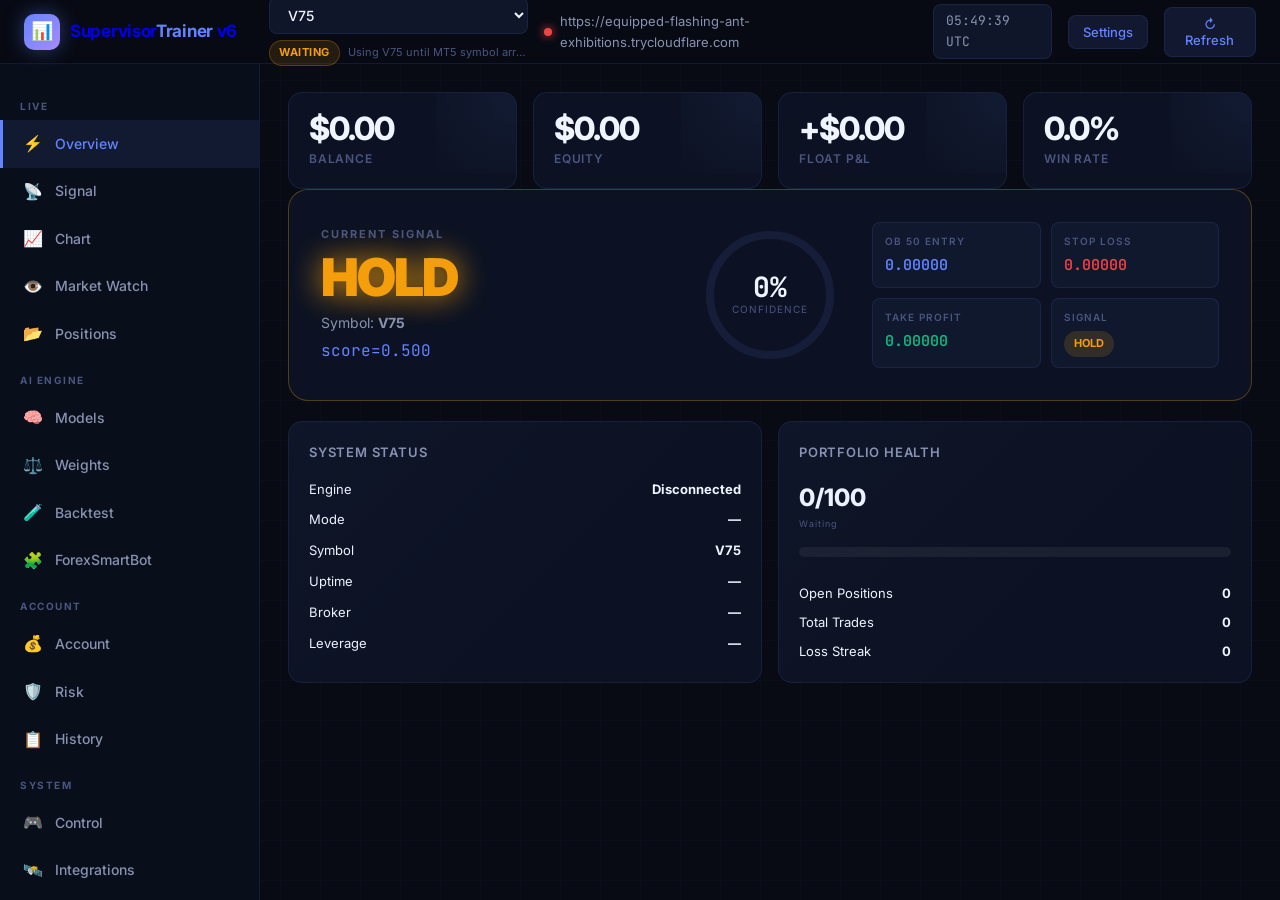
==== commit 2d92c57c: "Upgrade Market Watch popup and chart execution panel" ====
--- a/command_center.html
+++ b/command_center.html
@@ -3,7 +3,7 @@
 <head>
   <meta charset="UTF-8" />
   <meta name="viewport" content="width=device-width,initial-scale=1" />
-  <meta name="default-bridge" content="https://description-dollars-prove-living.trycloudflare.com" />
+  <meta name="default-bridge" content="https://equipped-flashing-ant-exhibitions.trycloudflare.com" />
   <title>SupervisorTrainer Command Center v6</title>
   <link rel="stylesheet" href="./style.css" />
 </head>
@@ -174,14 +174,16 @@
           <iframe id="deriv-chart-frame" title="Deriv Chart" loading="lazy" referrerpolicy="strict-origin-when-cross-origin"></iframe>
         </div>
         <div class="manual-warning">Manual trading is at your own risk. Rule #1: risk management first.</div>
-        <div class="grid-2 chart-lower-grid" style="margin-top:12px">
-          <div class="card">
-            <div class="card-header"><div class="card-title">MT5 Market Watch</div></div>
-            <p class="chart-note">Fetched from your MT5 Market Watch. Startup now follows the attached MT5 chart symbol, while your own click stays pinned instead of getting hijacked by refreshes.</p>
-            <div id="market-watchlist" class="watchlist-grid"></div>
-          </div>
+        <div class="chart-lower-grid" style="margin-top:12px">
           <div class="card manual-trade-panel">
-            <div class="card-header"><div class="card-title">Unified Buy / Sell Panel</div></div>
+            <div class="card-header"><div class="card-title">Execution Ticket Pro</div></div>
+            <p class="chart-note">Manual execution for the pinned symbol. Live reference price and risk/reward update automatically as the market moves.</p>
+            <div class="manual-summary-grid">
+              <div class="manual-summary-item"><span>Symbol</span><strong id="manual-summary-symbol">-</strong></div>
+              <div class="manual-summary-item"><span>Reference</span><strong id="manual-summary-price">-</strong></div>
+              <div class="manual-summary-item"><span>Order Type</span><strong id="manual-summary-order">BUY MARKET</strong></div>
+              <div class="manual-summary-item"><span>Risk/Reward</span><strong id="manual-summary-rr">-</strong></div>
+            </div>
             <div class="manual-ticket-grid">
               <div class="manual-ticket-fields">
                 <div class="grid-2 compact-grid">
@@ -193,6 +195,11 @@
                   <button class="btn btn-ghost" id="manual-arm-sl-btn">Arm SL</button>
                   <button class="btn btn-ghost" id="manual-arm-tp-btn">Arm TP</button>
                   <button class="btn btn-ghost" id="manual-reset-lines-btn">Reset Lines</button>
+                </div>
+                <div class="btn-row manual-preset-row">
+                  <button class="btn btn-ghost btn-sm" id="manual-preset-scalp-btn">Scalp</button>
+                  <button class="btn btn-ghost btn-sm" id="manual-preset-intraday-btn">Intraday</button>
+                  <button class="btn btn-ghost btn-sm" id="manual-preset-swing-btn">Swing</button>
                 </div>
                 <p class="chart-note">Use Entry as the stop trigger. For stop-limit orders, Limit Price is the resting limit that appears after the stop trigger is touched.</p>
                 <div class="form-group"><label class="form-label">Side</label><input class="form-input" id="manual-side-label" value="BUY" readonly /></div>
@@ -242,7 +249,7 @@
           <div class="card-title">MT5 Market Watch</div>
           <button class="btn btn-ghost btn-sm" id="market-watch-refresh-btn">Refresh Watchlist</button>
         </div>
-        <p class="chart-note">Fetched from your attached MT5 Market Watch. Click any market here to switch the main chart, signal stack, and manual trading panel without the dropdown getting hijacked.</p>
+        <p class="chart-note">Fetched from your attached MT5 Market Watch. Click any market to open a live popup with market details and tick stream, then pin it to chart when needed.</p>
         <div class="settings-state-grid market-watch-meta-grid">
           <div><span class="settings-k">Watchlist Source</span><strong id="market-watch-source">Waiting for MT5</strong></div>
           <div><span class="settings-k">Attached Chart Symbol</span><strong id="market-watch-source-symbol">—</strong></div>
@@ -575,6 +582,44 @@
     </div>
   </div>
 
+  <div id="market-watch-modal" class="modal-backdrop">
+    <div class="modal-card market-watch-modal-card">
+      <div class="modal-header">
+        <h3 id="market-modal-title">Market Snapshot</h3>
+        <button class="btn btn-ghost btn-sm" id="market-watch-modal-close-btn">Close</button>
+      </div>
+      <div class="market-modal-grid">
+        <div class="market-modal-panel">
+          <div class="market-modal-panel-title">Market Details</div>
+          <div class="market-modal-detail-grid">
+            <div><span class="settings-k">Symbol</span><strong id="market-modal-symbol">-</strong></div>
+            <div><span class="settings-k">Signal</span><strong id="market-modal-signal">-</strong></div>
+            <div><span class="settings-k">Score</span><strong id="market-modal-score">-</strong></div>
+            <div><span class="settings-k">Price</span><strong id="market-modal-price">-</strong></div>
+            <div><span class="settings-k">SL</span><strong id="market-modal-sl">-</strong></div>
+            <div><span class="settings-k">TP</span><strong id="market-modal-tp">-</strong></div>
+            <div><span class="settings-k">Updated</span><strong id="market-modal-updated">-</strong></div>
+          </div>
+          <div class="btn-row">
+            <button class="btn btn-primary btn-sm" id="market-modal-pin-btn">Pin To Chart</button>
+            <button class="btn btn-ghost btn-sm" id="market-modal-refresh-btn">Refresh Data</button>
+          </div>
+        </div>
+        <div class="market-modal-panel">
+          <div class="market-modal-panel-title">Live Ticks</div>
+          <div class="table-wrap market-ticks-wrap">
+            <table class="data-table market-ticks-table">
+              <thead>
+                <tr><th>Time</th><th>Price</th><th>Delta</th><th>Signal</th></tr>
+              </thead>
+              <tbody id="market-modal-ticks-tbody"></tbody>
+            </table>
+          </div>
+        </div>
+      </div>
+    </div>
+  </div>
+
   <script src="./app.js"></script>
 </body>
 </html>
--- a/style.css
+++ b/style.css
@@ -871,11 +871,46 @@
 }
 
 .chart-lower-grid {
+  display: grid;
+  grid-template-columns: 1fr;
   align-items: start;
 }
 
 .manual-trade-panel {
   min-height: 100%;
+}
+
+.manual-summary-grid {
+  display: grid;
+  grid-template-columns: repeat(4, minmax(0, 1fr));
+  gap: 10px;
+  margin-bottom: 14px;
+}
+
+.manual-summary-item {
+  border: 1px solid var(--border);
+  border-radius: var(--radius-sm);
+  background: rgba(99, 132, 255, 0.08);
+  padding: 10px;
+  display: grid;
+  gap: 6px;
+}
+
+.manual-summary-item span {
+  font-size: 11px;
+  color: var(--text-muted);
+  text-transform: uppercase;
+  letter-spacing: 0.7px;
+}
+
+.manual-summary-item strong {
+  font-family: var(--mono);
+  font-size: 13px;
+  color: var(--text-primary);
+}
+
+.manual-preset-row .btn {
+  min-width: 92px;
 }
 
 .manual-ticket-grid {
@@ -978,11 +1013,12 @@
   color: var(--text-primary);
   border-radius: var(--radius-sm);
   padding: 10px 12px;
-  font-family: var(--mono);
   font-size: 12px;
   cursor: pointer;
   transition: all 0.2s;
   text-align: left;
+  display: grid;
+  gap: 6px;
 }
 
 .watchlist-chip:hover,
@@ -993,9 +1029,62 @@
   box-shadow: var(--glow-accent);
 }
 
+.watchlist-chip-top {
+  display: flex;
+  align-items: center;
+  justify-content: space-between;
+  gap: 10px;
+}
+
+.watchlist-chip-symbol {
+  font-family: var(--mono);
+  font-size: 12px;
+  font-weight: 700;
+}
+
+.watchlist-chip-state {
+  font-size: 10px;
+  font-weight: 700;
+  border-radius: 999px;
+  padding: 2px 7px;
+  border: 1px solid transparent;
+  text-transform: uppercase;
+}
+
+.watchlist-chip-state.buy {
+  background: rgba(16, 185, 129, 0.15);
+  color: var(--green);
+  border-color: rgba(16, 185, 129, 0.32);
+}
+
+.watchlist-chip-state.sell {
+  background: rgba(239, 68, 68, 0.15);
+  color: var(--red);
+  border-color: rgba(239, 68, 68, 0.32);
+}
+
+.watchlist-chip-state.hold {
+  background: rgba(245, 158, 11, 0.15);
+  color: var(--yellow);
+  border-color: rgba(245, 158, 11, 0.32);
+}
+
+.watchlist-chip-meta {
+  display: flex;
+  align-items: center;
+  justify-content: space-between;
+  gap: 8px;
+  font-size: 10px;
+  color: var(--text-muted);
+}
+
+.watchlist-chip-meta strong {
+  font-family: var(--mono);
+  color: var(--text-sec);
+}
+
 .watchlist-chip small {
   display: block;
-  margin-top: 4px;
   color: var(--text-muted);
   font-family: var(--sans);
   font-size: 10px;
@@ -1102,6 +1191,69 @@
   font-size: 14px;
   color: var(--text-sec);
   line-height: 1.7;
+}
+
+.market-watch-modal-card {
+  width: min(980px, 100%);
+}
+
+.market-modal-grid {
+  display: grid;
+  grid-template-columns: minmax(0, 1fr) minmax(0, 1.15fr);
+  gap: 14px;
+}
+
+.market-modal-panel {
+  border: 1px solid var(--border);
+  border-radius: var(--radius-sm);
+  background: rgba(99, 132, 255, 0.04);
+  padding: 12px;
+}
+
+.market-modal-panel-title {
+  font-size: 13px;
+  font-weight: 700;
+  margin-bottom: 10px;
+  letter-spacing: 0.2px;
+}
+
+.market-modal-detail-grid {
+  display: grid;
+  grid-template-columns: repeat(2, minmax(0, 1fr));
+  gap: 10px;
+  margin-bottom: 12px;
+}
+
+.market-modal-detail-grid > div {
+  border: 1px solid var(--border);
+  border-radius: var(--radius-sm);
+  background: rgba(7, 10, 18, 0.8);
+  padding: 10px;
+  display: grid;
+  gap: 6px;
+}
+
+.market-modal-detail-grid strong {
+  font-family: var(--mono);
+  font-size: 13px;
+  color: var(--text-primary);
+}
+
+.market-ticks-wrap {
+  max-height: 360px;
+  overflow: auto;
+}
+
+.market-ticks-table td {
+  font-family: var(--mono);
+}
+
+.market-tick-up {
+  color: var(--green);
+}
+
+.market-tick-down {
+  color: var(--red);
 }
 
 @media(max-width:900px) {
@@ -1115,10 +1267,25 @@
   .settings-state-grid {
     grid-template-columns: 1fr;
   }
+  .manual-summary-grid {
+    grid-template-columns: repeat(2, minmax(0, 1fr));
+  }
   .manual-ticket-grid {
+    grid-template-columns: 1fr;
+  }
+  .market-modal-grid {
+    grid-template-columns: 1fr;
+  }
+  .market-modal-detail-grid {
     grid-template-columns: 1fr;
   }
   #deriv-chart-frame {
     height: 560px;
   }
 }
+
+@media(max-width:600px) {
+  .manual-summary-grid {
+    grid-template-columns: 1fr;
+  }
+}
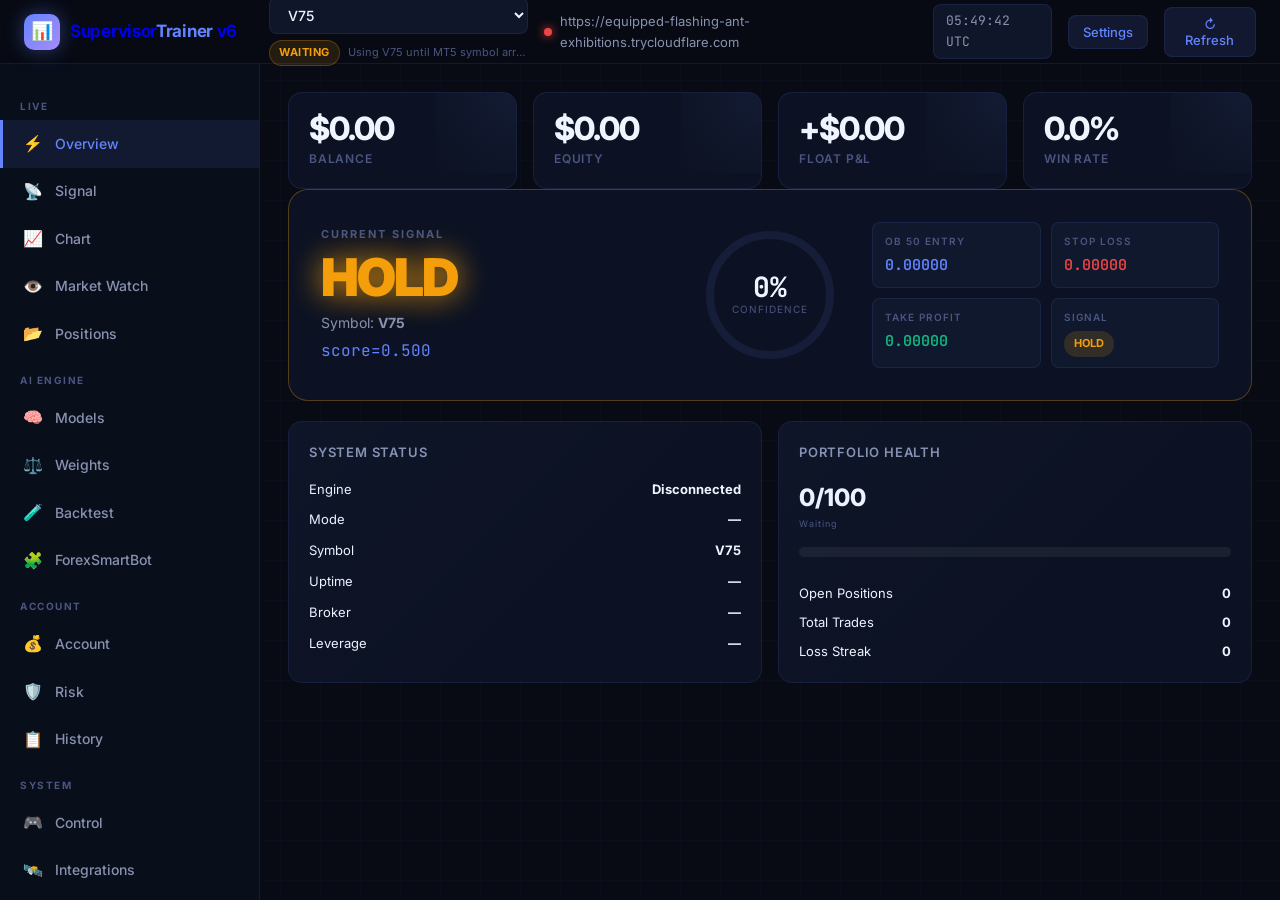
==== commit 5c68dcd5: "Improve MT5 trailing stop, market watch quotes, and service resilience" ====
--- a/command_center.html
+++ b/command_center.html
@@ -211,7 +211,7 @@
                 <label class="settings-check"><input id="manual-use-tp" type="checkbox" checked /><span>Use TP line</span></label>
                 <div class="grid-2 compact-grid">
                   <div class="form-group"><label class="form-label">Trailing Starts At RR</label><input class="form-input" id="manual-trailing-start" type="number" step="0.1" value="0.5" /></div>
-                  <div class="form-group"><label class="form-label">Trailing Step RR</label><input class="form-input" id="manual-trailing-step" type="number" step="0.1" value="0.5" /></div>
+                  <div class="form-group"><label class="form-label">Trailing Stop Multi RR</label><input class="form-input" id="manual-trailing-step" type="number" step="0.1" value="0.2" /></div>
                 </div>
                 <div class="btn-row">
                   <button class="btn btn-primary" id="manual-buy-btn">Place Buy</button>
@@ -596,6 +596,9 @@
             <div><span class="settings-k">Signal</span><strong id="market-modal-signal">-</strong></div>
             <div><span class="settings-k">Score</span><strong id="market-modal-score">-</strong></div>
             <div><span class="settings-k">Price</span><strong id="market-modal-price">-</strong></div>
+            <div><span class="settings-k">Bid</span><strong id="market-modal-bid">-</strong></div>
+            <div><span class="settings-k">Ask</span><strong id="market-modal-ask">-</strong></div>
+            <div><span class="settings-k">Daily Change</span><strong id="market-modal-daily-change">-</strong></div>
             <div><span class="settings-k">SL</span><strong id="market-modal-sl">-</strong></div>
             <div><span class="settings-k">TP</span><strong id="market-modal-tp">-</strong></div>
             <div><span class="settings-k">Updated</span><strong id="market-modal-updated">-</strong></div>
@@ -610,7 +613,7 @@
           <div class="table-wrap market-ticks-wrap">
             <table class="data-table market-ticks-table">
               <thead>
-                <tr><th>Time</th><th>Price</th><th>Delta</th><th>Signal</th></tr>
+                <tr><th>Time</th><th>Bid</th><th>Ask</th><th>Mid</th><th>Delta</th></tr>
               </thead>
               <tbody id="market-modal-ticks-tbody"></tbody>
             </table>
--- a/style.css
+++ b/style.css
@@ -1083,6 +1083,27 @@
   color: var(--text-sec);
 }
 
+.watchlist-chip-quote {
+  display: grid;
+  grid-template-columns: repeat(3, minmax(0, 1fr));
+  gap: 6px;
+  font-size: 10px;
+  font-family: var(--mono);
+  color: var(--text-muted);
+}
+
+.watchlist-chip-quote span {
+  white-space: nowrap;
+}
+
+.watchlist-chip-quote .up {
+  color: var(--green);
+}
+
+.watchlist-chip-quote .down {
+  color: var(--red);
+}
+
 .watchlist-chip small {
   display: block;
   color: var(--text-muted);
@@ -1237,6 +1258,10 @@
   font-family: var(--mono);
   font-size: 13px;
   color: var(--text-primary);
+}
+
+#market-modal-daily-change {
+  font-family: var(--mono);
 }
 
 .market-ticks-wrap {
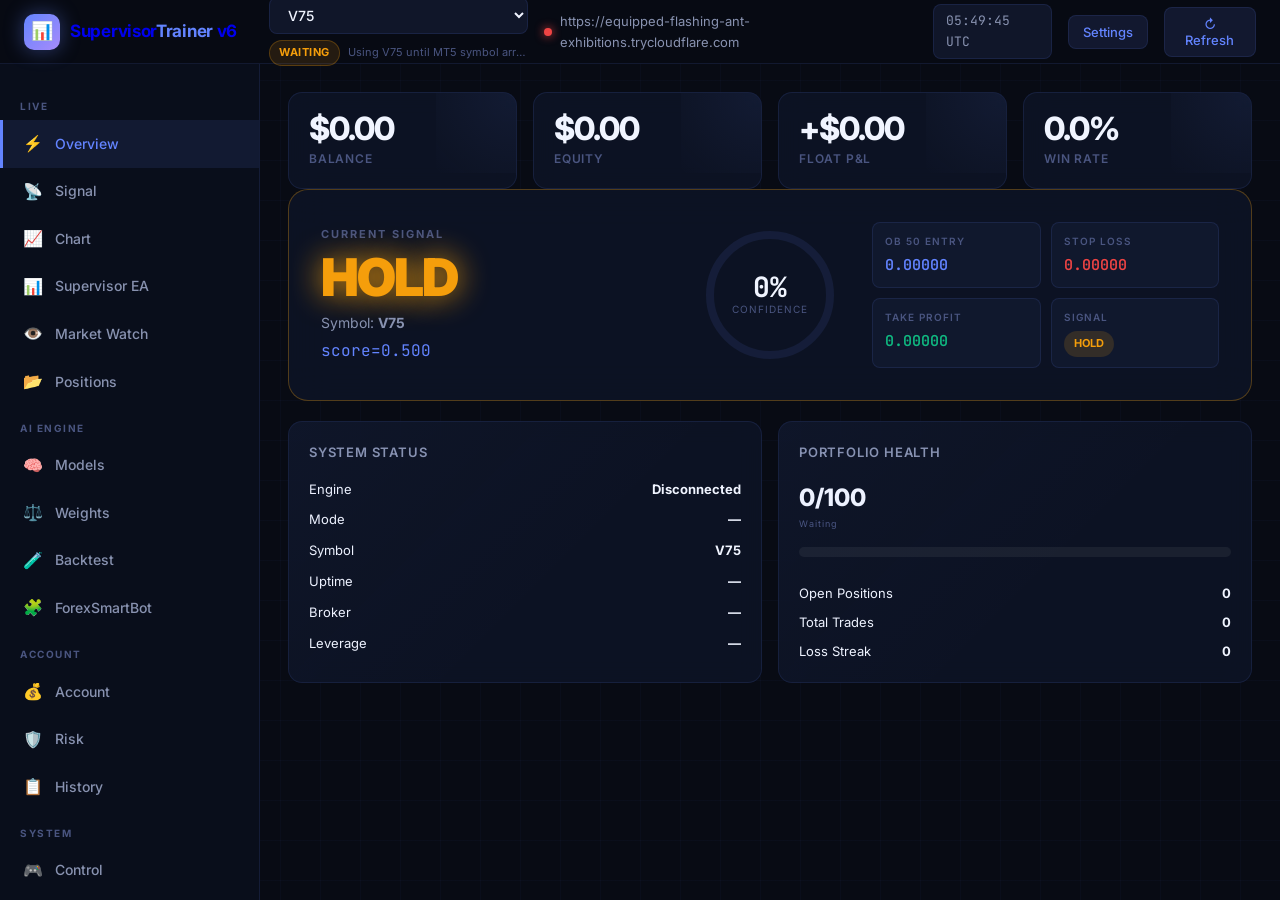
==== commit 6a560b84: "fix: patch Yahoo prefetch parser and add wired prewarm status display - Added Wired Prewarm Status c" ====
--- a/command_center.html
+++ b/command_center.html
@@ -46,6 +46,7 @@
     <div class="sidebar-item active" data-section="section-overview"><span class="si-icon">⚡</span>Overview</div>
     <div class="sidebar-item" data-section="section-signal"><span class="si-icon">📡</span>Signal</div>
     <div class="sidebar-item" data-section="section-chart"><span class="si-icon">📈</span>Chart</div>
+    <div class="sidebar-item" data-section="section-supervisor-ea"><span class="si-icon">📊</span>Supervisor EA</div>
     <div class="sidebar-item" data-section="section-market-watch"><span class="si-icon">👁️</span>Market Watch</div>
     <div class="sidebar-item" data-section="section-positions"><span class="si-icon">📂</span>Positions</div>
 
@@ -236,6 +237,50 @@
       </div>
     </section>
 
+    <section id="section-supervisor-ea" class="section">
+      <div id="supervisor-ea-panel" class="card supervisor-ea-panel">
+        <div class="card-header">
+          <div class="card-title">Supervisor EA</div>
+          <div class="supervisor-ea-header-meta">
+            <span class="supervisor-symbol-badge" id="supervisorSymbolBadge">XAUUSD</span>
+            <span class="session-indicator" id="supervisorSessionIndicator">Observation</span>
+          </div>
+        </div>
+        <div class="supervisor-grid">
+          <div class="supervisor-card signal-card">
+            <label>Current Signal</label>
+            <div class="signal-display" id="supervisorSignal">- WAIT -</div>
+          </div>
+          <div class="supervisor-card">
+            <label>Session Status</label>
+            <div id="supervisorSession">Checking...</div>
+            <div id="supervisorNextSession" class="sub-label"></div>
+          </div>
+          <div class="supervisor-card">
+            <label>Open Trade</label>
+            <div id="supervisorOpenTrade">No active trade</div>
+            <div id="supervisorTradePnL" class="pnl-display"></div>
+          </div>
+          <div class="supervisor-card">
+            <label>Last Trade</label>
+            <div id="supervisorLastTrade">-</div>
+          </div>
+          <div class="supervisor-card">
+            <label>Post-Trade Cooldown</label>
+            <div id="supervisorCooldown">Inactive</div>
+          </div>
+          <div class="supervisor-card">
+            <label>News Embargo</label>
+            <div id="supervisorNewsEmbargo">None</div>
+          </div>
+        </div>
+        <div id="supervisorSignalOverview" class="settings-state-grid market-watch-meta-grid">
+          <div><span class="settings-k">Session</span><strong id="supervisorOverviewSession">-</strong></div>
+          <div><span class="settings-k">Model Version</span><strong id="supervisorOverviewModel">-</strong></div>
+        </div>
+      </div>
+    </section>
+
     <section id="section-market-watch" class="section">
       <div class="grid-4">
         <div class="stat-tile"><div class="stat-tile-val" id="market-watch-count">0</div><div class="stat-tile-label">Watchlist Symbols</div></div>
@@ -383,6 +428,20 @@
           <pre class="integration-output" id="wired-output">No wired pipeline response yet.</pre>
         </div>
         <div class="card">
+          <div class="card-header"><div class="card-title">Wired Prewarm Status</div></div>
+          <div class="subtle-note">Yahoo prefetch parsing and startup data validation. Fixed: date parse errors (DX-Y.NYB, GC=F, GBPUSD=X).</div>
+          <div class="settings-state-grid">
+            <div><span class="settings-k">Prewarm Parser</span><b id="prewarm-parser-status">Cleaned</b></div>
+            <div><span class="settings-k">Yahoo Feed</span><b id="prewarm-yahoo-status">Stable</b></div>
+            <div><span class="settings-k">Date Parse Fix</span><b id="prewarm-date-fix">✓ Applied</b></div>
+            <div><span class="settings-k">Last Startup</span><b id="prewarm-last-startup">-</b></div>
+          </div>
+          <div class="btn-row">
+            <button class="btn btn-ghost" id="prewarm-refresh-btn">Refresh Prewarm</button>
+          </div>
+          <pre class="integration-output" id="prewarm-output">Wired prewarm startup warnings cleaned.</pre>
+        </div>
+        <div class="card">
           <div class="card-header"><div class="card-title">Supervisor Guardian</div></div>
           <div class="subtle-note">Meta-control layer for safety, consistency, maintenance, and improvement tasks. It audits the wired manager stack and can queue remediation tasks.</div>
           <div class="settings-state-grid">
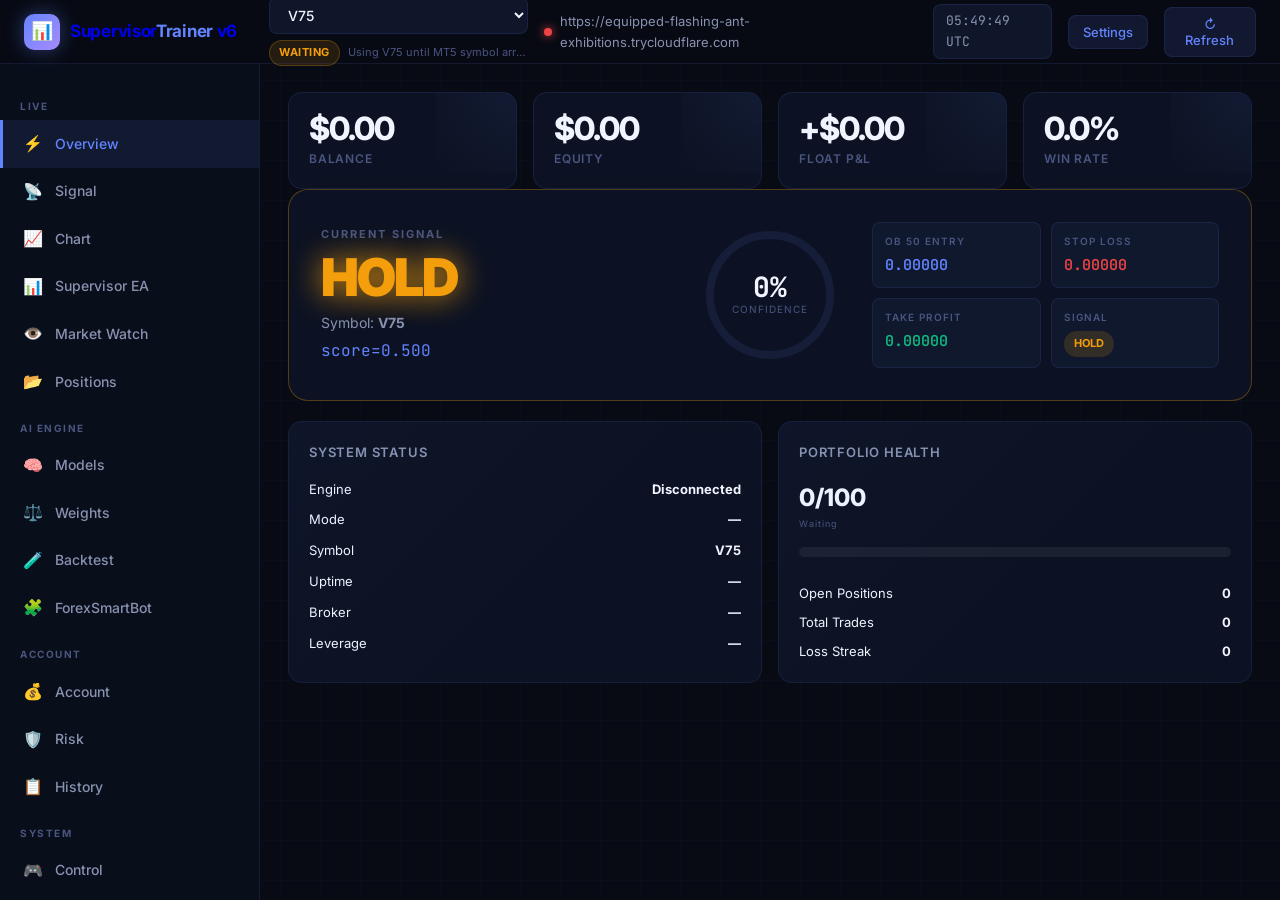
==== commit 8887f7c5: "web: update dashboard bridge fallback and trade intelligence panel UI" ====
--- a/command_center.html
+++ b/command_center.html
@@ -374,6 +374,7 @@
         <div class="stat-tile"><div class="stat-tile-val" id="int-orchestrator-status">-</div><div class="stat-tile-label">Orchestrator</div></div>
         <div class="stat-tile"><div class="stat-tile-val" id="int-observability-status">-</div><div class="stat-tile-label">Observability</div></div>
         <div class="stat-tile"><div class="stat-tile-val" id="int-reflection-status">-</div><div class="stat-tile-label">Reflection</div></div>
+        <div class="stat-tile"><div class="stat-tile-val" id="int-intelligence-status">-</div><div class="stat-tile-label">Trade Intel</div></div>
       </div>
       <div class="grid-2">
         <div class="card">
@@ -410,6 +411,24 @@
             <tbody id="synthetic-tbody"></tbody>
           </table>
         </div>
+      </div>
+      <div class="card">
+        <div class="card-header"><div class="card-title">KUT MILZ Trade Intelligence Core</div></div>
+        <div class="subtle-note">Permanent trade memory engine: captures every trade lifecycle event, grades outcomes, performs root-cause analysis, and updates model learning queues.</div>
+        <div class="settings-state-grid">
+          <div><span class="settings-k">Trades Today</span><b id="intel-trades-today">0</b></div>
+          <div><span class="settings-k">Win % Today</span><b id="intel-winpct-today">0%</b></div>
+          <div><span class="settings-k">Best Model</span><b id="intel-best-model">-</b></div>
+          <div><span class="settings-k">Worst Mistake</span><b id="intel-worst-mistake">-</b></div>
+          <div><span class="settings-k">Current Version</span><b id="intel-version">-</b></div>
+          <div><span class="settings-k">Learning Progress</span><b id="intel-learning-progress">0%</b></div>
+          <div><span class="settings-k">Database Size</span><b id="intel-db-size">0 MB</b></div>
+          <div><span class="settings-k">Setup Confidence</span><b id="intel-setup-confidence">-</b></div>
+        </div>
+        <div class="btn-row">
+          <button class="btn btn-primary" id="intel-refresh-btn">Refresh Intelligence</button>
+        </div>
+        <pre class="integration-output" id="intel-output">No intelligence summary yet.</pre>
       </div>
       <div class="grid-2">
         <div class="card">
--- a/style.css
+++ b/style.css
@@ -1119,6 +1119,105 @@
   margin-bottom: 16px;
 }
 
+.supervisor-ea-panel {
+  border-color: rgba(245, 158, 11, 0.35);
+  box-shadow: 0 0 0 1px rgba(245, 158, 11, 0.12);
+}
+
+.supervisor-ea-panel::before {
+  background: linear-gradient(135deg, rgba(245, 158, 11, 0.08) 0%, transparent 62%);
+}
+
+.supervisor-ea-header-meta {
+  margin-left: auto;
+  display: flex;
+  gap: 8px;
+  align-items: center;
+}
+
+.supervisor-symbol-badge {
+  border: 1px solid rgba(245, 158, 11, 0.4);
+  background: rgba(245, 158, 11, 0.14);
+  color: #fbbf24;
+  border-radius: 999px;
+  padding: 3px 10px;
+  font-size: 11px;
+  font-family: var(--mono);
+  font-weight: 600;
+}
+
+.session-indicator {
+  border: 1px solid var(--border);
+  background: rgba(99, 132, 255, 0.12);
+  color: var(--text-sec);
+  border-radius: 999px;
+  padding: 3px 10px;
+  font-size: 11px;
+  font-weight: 600;
+}
+
+.session-indicator.london {
+  border-color: rgba(16, 185, 129, 0.4);
+  background: rgba(16, 185, 129, 0.16);
+  color: #6ee7b7;
+}
+
+.session-indicator.newyork {
+  border-color: rgba(59, 130, 246, 0.4);
+  background: rgba(59, 130, 246, 0.16);
+  color: #93c5fd;
+}
+
+.session-indicator.observation {
+  border-color: rgba(245, 158, 11, 0.4);
+  background: rgba(245, 158, 11, 0.16);
+  color: #fbbf24;
+}
+
+.supervisor-grid {
+  display: grid;
+  grid-template-columns: repeat(3, minmax(0, 1fr));
+  gap: 12px;
+}
+
+.supervisor-card {
+  border: 1px solid rgba(245, 158, 11, 0.2);
+  border-radius: var(--radius-sm);
+  background: rgba(12, 15, 24, 0.84);
+  padding: 10px;
+  display: grid;
+  gap: 6px;
+  min-height: 86px;
+}
+
+.supervisor-card label {
+  color: var(--text-muted);
+  font-size: 10px;
+  text-transform: uppercase;
+  letter-spacing: 0.7px;
+}
+
+.supervisor-card .sub-label {
+  color: var(--text-muted);
+  font-size: 11px;
+}
+
+.supervisor-card .pnl-display {
+  color: var(--accent3);
+  font-size: 12px;
+  font-family: var(--mono);
+}
+
+.signal-card .signal-display {
+  font-size: 18px;
+  font-weight: 700;
+  letter-spacing: 0.2px;
+}
+
+#supervisorSignalOverview {
+  margin-top: 12px;
+}
+
 .drag-line.is-armed {
   height: 4px;
   box-shadow: 0 0 0 1px rgba(255,255,255,0.2), 0 0 10px currentColor;
@@ -1304,6 +1403,9 @@
   .market-modal-detail-grid {
     grid-template-columns: 1fr;
   }
+  .supervisor-grid {
+    grid-template-columns: repeat(2, minmax(0, 1fr));
+  }
   #deriv-chart-frame {
     height: 560px;
   }
@@ -1313,4 +1415,7 @@
   .manual-summary-grid {
     grid-template-columns: 1fr;
   }
-}
+  .supervisor-grid {
+    grid-template-columns: 1fr;
+  }
+}
